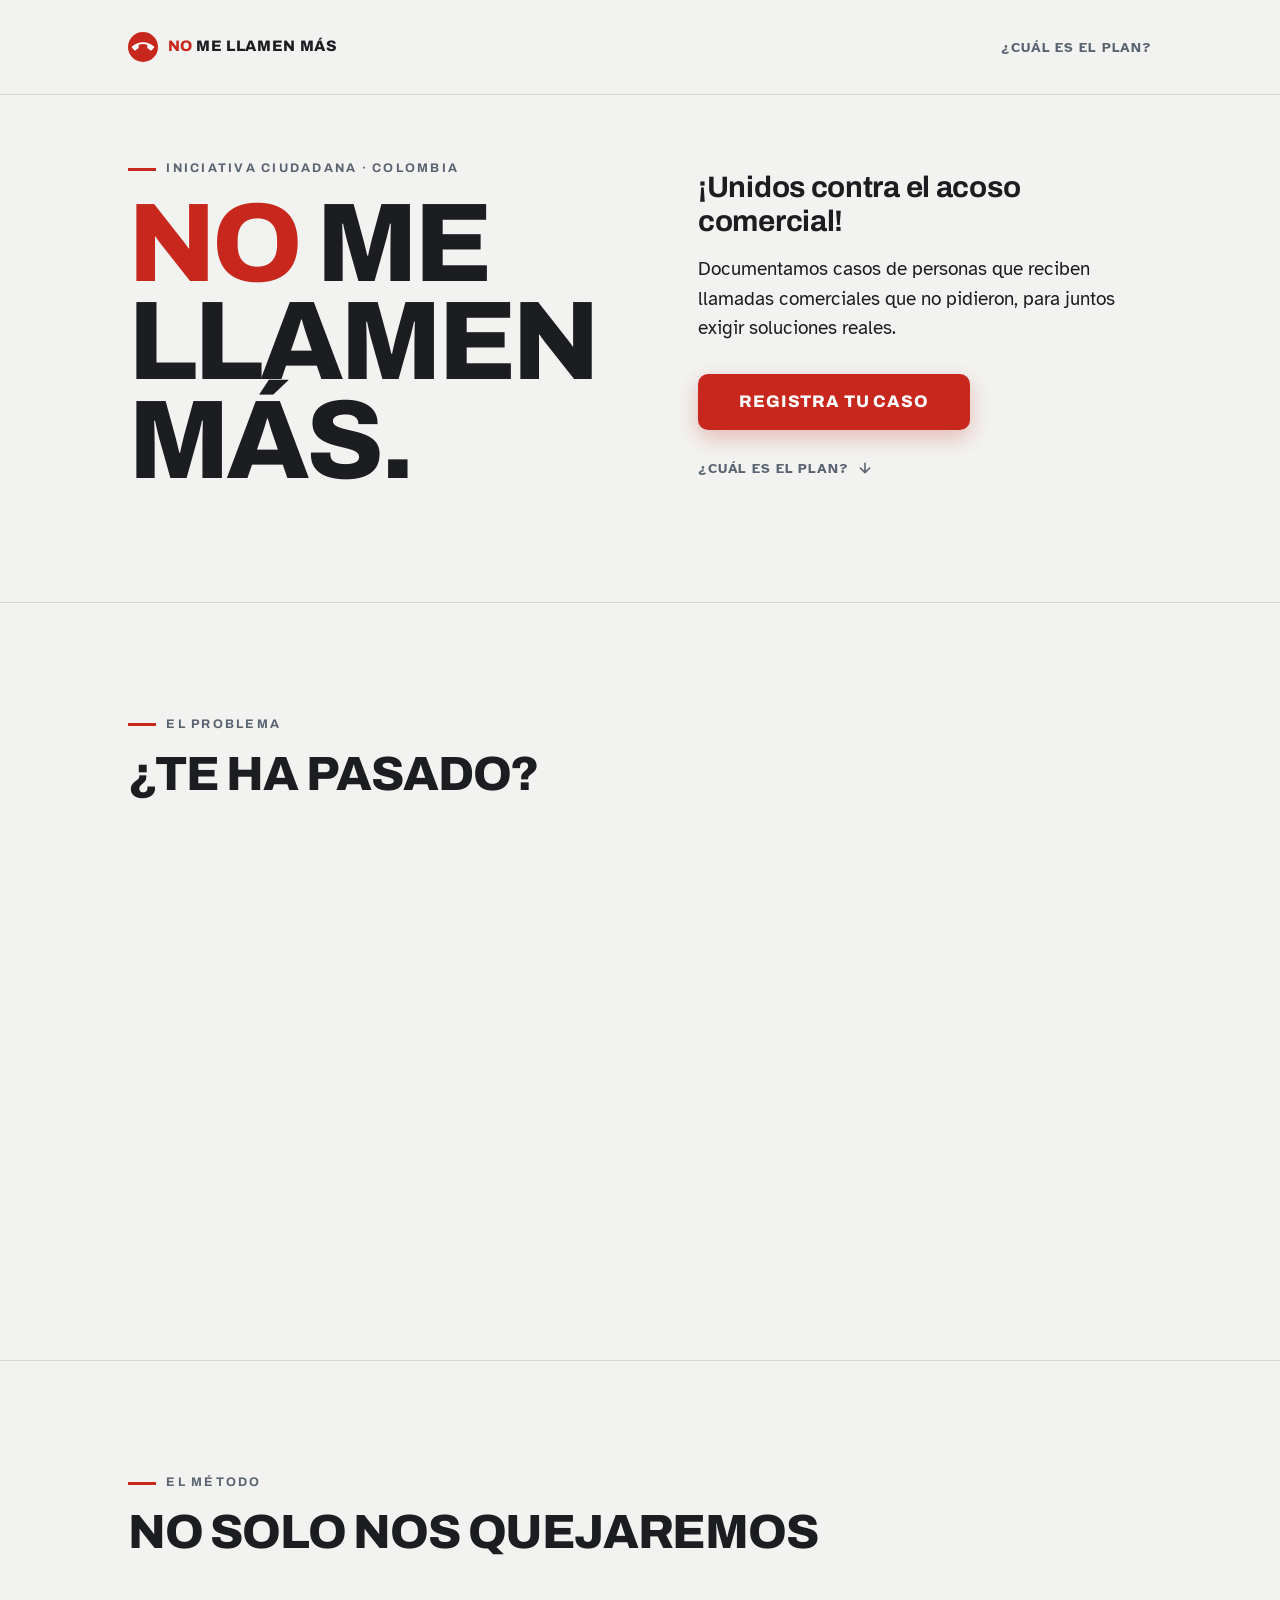
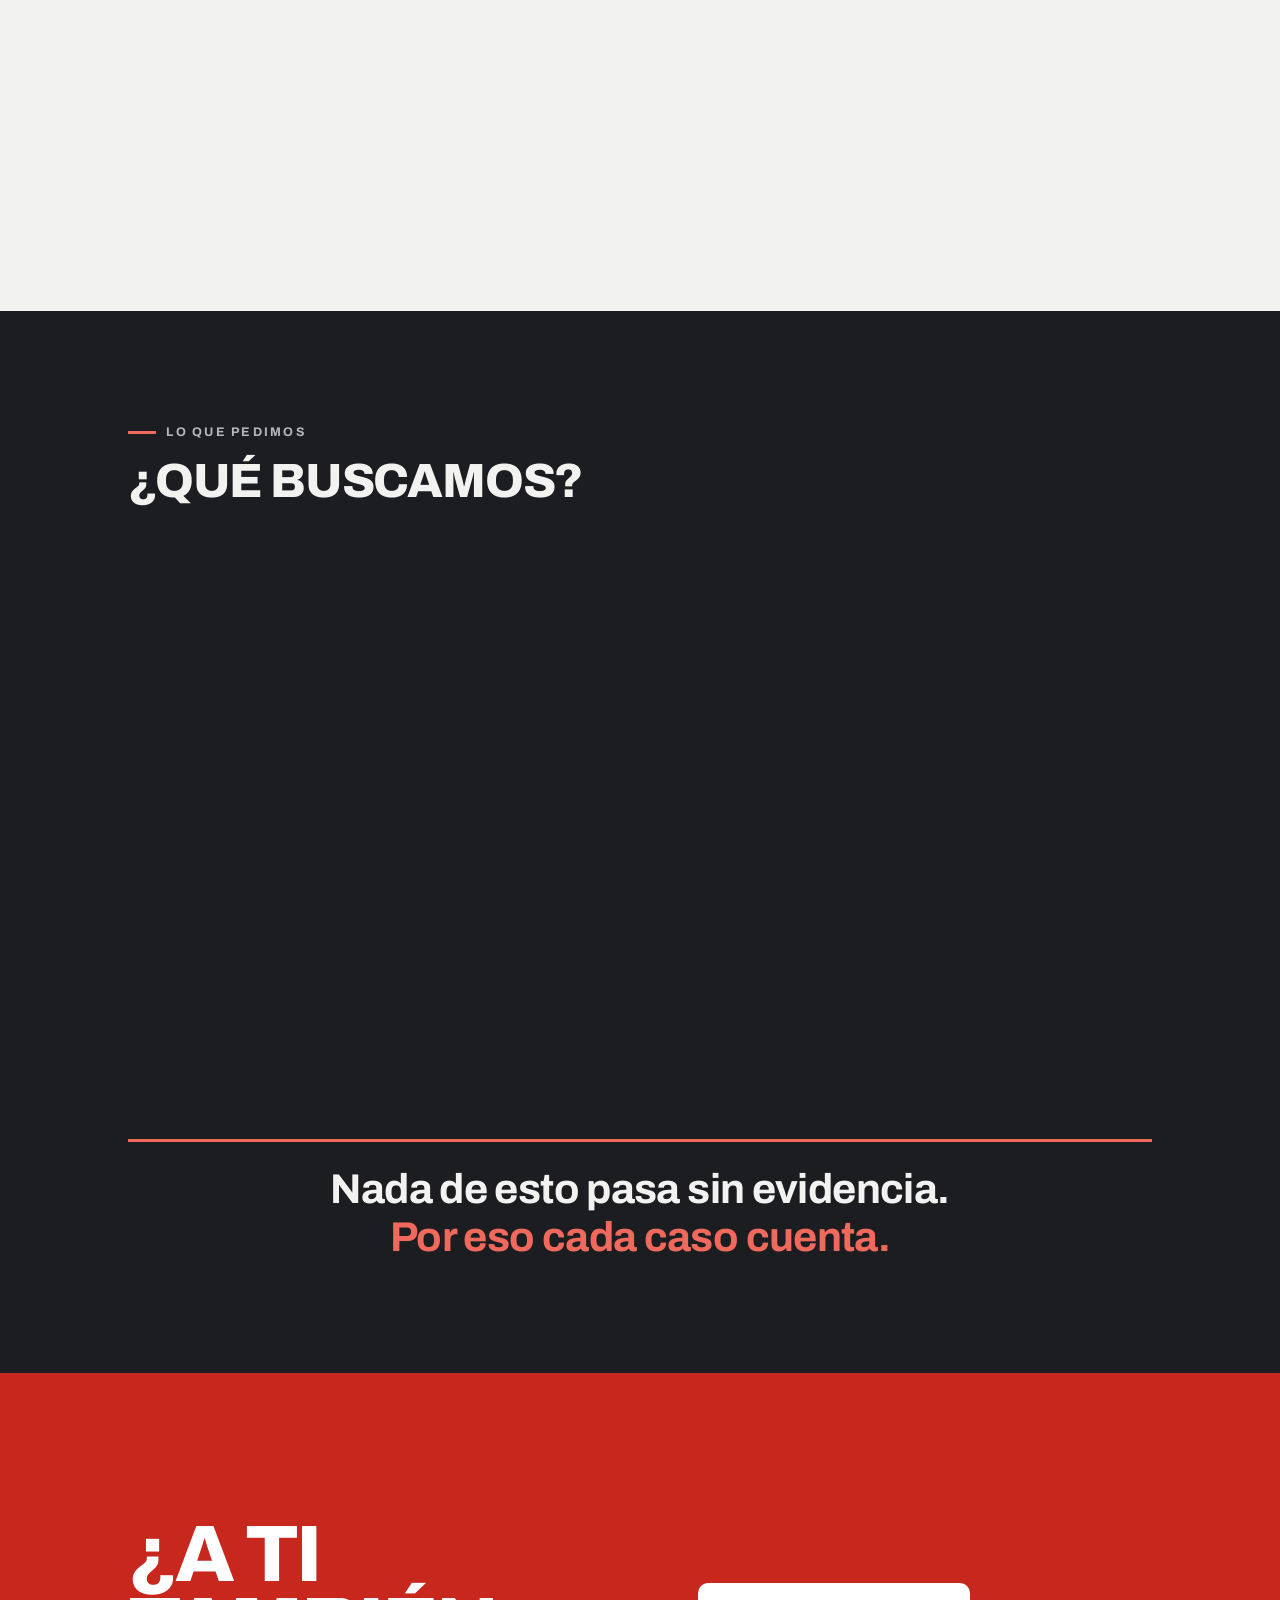
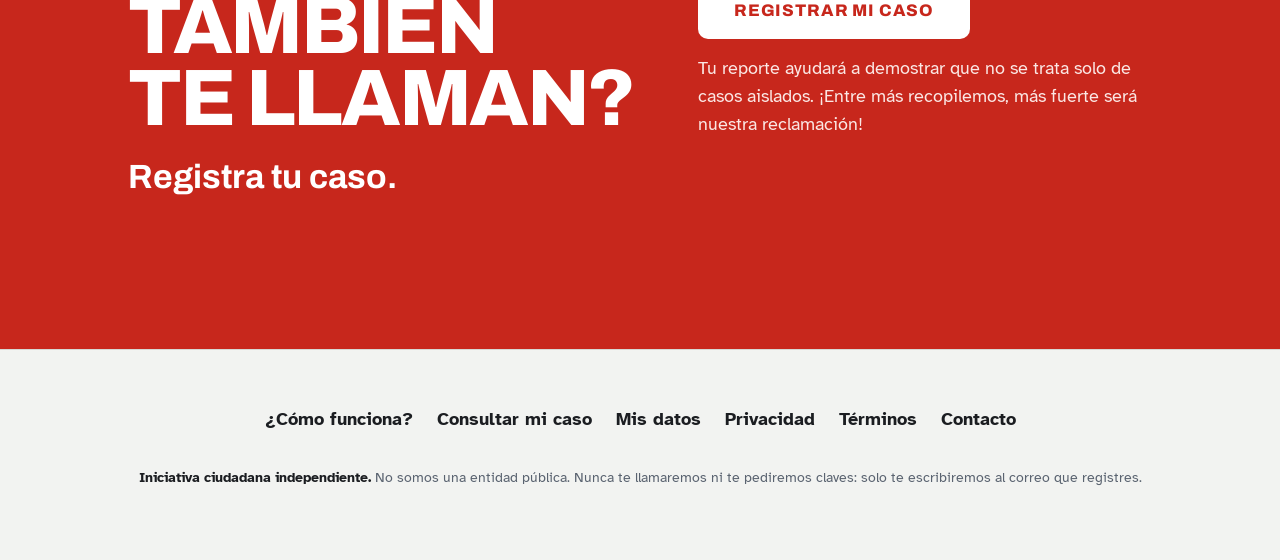
==== index.html @ a38dab71 "pie: sin icono, centrado, sin subrayado y aviso a ancho completo" ====
<!DOCTYPE html>
<html lang="es-CO">
<head>
  <meta charset="utf-8">
  <meta name="viewport" content="width=device-width, initial-scale=1, viewport-fit=cover">
  <title>NO ME LLAMEN MÁS — Unidos contra el acoso comercial</title>
  <meta name="description" content="¿Recibes llamadas comerciales que no autorizaste? Registra tu caso. Estamos documentando lo que pasa en Colombia para exigir que decir «no me llames más» sea suficiente.">
  <link rel="canonical" href="https://nomellamenmas.com/">
  <!-- GitHub Pages no permite cabeceras HTTP: la CSP va por meta. frame-ancestors no aplica aquí. -->
  <meta http-equiv="Content-Security-Policy" content="default-src 'self'; script-src 'self' https://challenges.cloudflare.com; style-src 'self'; font-src 'self'; img-src 'self' data:; connect-src 'self' https://*.supabase.co https://challenges.cloudflare.com; frame-src https://challenges.cloudflare.com; base-uri 'self'; form-action 'self'; object-src 'none'">
  <meta name="theme-color" content="#C7271C">
  <meta name="color-scheme" content="light">

  <!-- Vista previa al compartir (WhatsApp, Facebook, X, LinkedIn) -->
  <meta property="og:type" content="website">
  <meta property="og:site_name" content="NO ME LLAMEN MÁS">
  <meta property="og:title" content="NO ME LLAMEN MÁS — Unidos contra el acoso comercial">
  <meta property="og:description" content="¿A ti también te llaman? Registra tu caso: entre más seamos, más fuerte será la reclamación.">
  <meta property="og:url" content="https://nomellamenmas.com/">
  <meta property="og:image" content="https://nomellamenmas.com/assets/img/og.png">
  <meta property="og:image:width" content="1200">
  <meta property="og:image:height" content="630">
  <meta property="og:image:alt" content="NO ME LLAMEN MÁS. Unidos contra el acoso comercial.">
  <meta property="og:locale" content="es_CO">
  <meta name="twitter:card" content="summary_large_image">
  <meta name="twitter:title" content="NO ME LLAMEN MÁS — Unidos contra el acoso comercial">
  <meta name="twitter:description" content="¿A ti también te llaman? Registra tu caso: entre más seamos, más fuerte será la reclamación.">
  <meta name="twitter:image" content="https://nomellamenmas.com/assets/img/og.png">

  <link rel="icon" href="assets/img/favicon.svg" type="image/svg+xml">
  <link rel="apple-touch-icon" href="assets/img/apple-touch-icon.png">
  <link rel="manifest" href="site.webmanifest">

  <!-- Tipografía autoalojada (subconjunto latino, licencia OFL): ninguna petición a terceros -->
  <link rel="preload" href="assets/fonts/archivo-700-800.woff2" as="font" type="font/woff2" crossorigin>
  <link rel="preload" href="assets/fonts/atkinson-400.woff2" as="font" type="font/woff2" crossorigin>
  <link rel="stylesheet" href="assets/css/fuentes.css?v=e348fbdd">
  <link rel="stylesheet" href="assets/css/tokens.css?v=113a1bf0">
  <link rel="stylesheet" href="assets/css/base.css?v=c7fb725d">
  <link rel="stylesheet" href="assets/css/landing.css?v=70465b1d">
  <link rel="stylesheet" href="assets/css/modal.css?v=51d300e6">
  <link rel="stylesheet" href="assets/css/wizard.css?v=701051cf">

  <script type="application/ld+json">
  {
    "@context": "https://schema.org",
    "@type": "WebSite",
    "name": "NO ME LLAMEN MÁS",
    "alternateName": "Unidos contra el acoso comercial",
    "url": "https://nomellamenmas.com/",
    "inLanguage": "es-CO",
    "description": "Iniciativa ciudadana que documenta casos de llamadas comerciales no deseadas en Colombia."
  }
  </script>

  <script src="assets/js/config.js?v=a1d4caf6" defer></script>
  <script src="assets/js/modal.js?v=b44ad8e0" defer></script>
  <script src="assets/js/api.js?v=8fb0bcd9" defer></script>
  <script src="assets/js/wizard.js?v=08adc7ec" defer></script>
  <script src="assets/js/main.js?v=8c4c6a5c" defer></script>
  <!-- micaso.js no se carga aquí: main.js lo pide la primera vez que alguien
       abre «Mi caso», que es una minoría de las visitas -->

</head>
<body>
  <a class="saltar" href="#contenido">Ir al contenido</a>

  <header class="cabecera">
    <div class="contenedor">
      <a class="marca" href="#" aria-label="NO ME LLAMEN MÁS, inicio">
        <svg class="marca__icono" viewBox="0 0 64 64" aria-hidden="true" focusable="false">
          <circle cx="32" cy="32" r="32" fill="#C7271C"></circle>
          <path fill="#FFFFFF" transform="translate(8 7.6) scale(2)" d="M12 9c-1.6 0-3.15.25-4.6.72v3.1c0 .39-.23.74-.56.9-.98.49-1.87 1.12-2.66 1.85-.18.18-.43.28-.7.28-.28 0-.53-.11-.71-.29L.29 13.08c-.18-.17-.29-.42-.29-.7 0-.28.11-.53.29-.71C3.34 8.78 7.46 7 12 7s8.66 1.78 11.71 4.67c.18.18.29.43.29.71 0 .28-.11.53-.29.71l-2.48 2.48c-.18.18-.43.29-.71.29-.27 0-.52-.11-.7-.28-.79-.74-1.69-1.36-2.67-1.85-.33-.16-.56-.5-.56-.9v-3.1C15.15 9.25 13.6 9 12 9z"></path>
        </svg>
        <span><b>No</b> me llamen más</span>
      </a>
      <a class="cabecera__enlace" href="#que-hacemos">¿Cuál es el plan?</a>
    </div>
  </header>

  <main id="contenido">

    <!-- HERO -->
    <section class="hero" id="hero" aria-labelledby="titulo-hero">
      <div class="contenedor">
        <div>
          <p class="kicker">Iniciativa ciudadana · Colombia</p>
          <h1 class="hero__titulo" id="titulo-hero"><span class="rojo">No</span> me llamen más.</h1>
        </div>
        <div>
          <p class="hero__lema">¡Unidos contra el acoso comercial!</p>
          <p class="hero__texto">Documentamos casos de personas que reciben llamadas comerciales que no pidieron, para juntos exigir soluciones reales.</p>
          <div class="hero__acciones">
            <button type="button" class="boton boton--principal" data-abrir-modal="registro">Registra tu caso</button>
            <a class="hero__secundario" href="#que-hacemos">¿Cuál es el plan?
              <svg viewBox="0 0 24 24" aria-hidden="true" focusable="false"><path d="M12 5v14M5 12l7 7 7-7" fill="none" stroke="currentColor" stroke-width="2.4" stroke-linecap="round" stroke-linejoin="round"></path></svg>
            </a>
          </div>
          <noscript><p class="hero__sin-js">Para registrar tu caso necesitas activar JavaScript en tu navegador.</p></noscript>
        </div>
      </div>
    </section>

    <!-- ¿TE HA PASADO? -->
    <section class="seccion" id="te-ha-pasado" aria-labelledby="titulo-pasado">
      <div class="contenedor">
        <p class="kicker">El problema</p>
        <h2 class="seccion__titulo" id="titulo-pasado">¿Te ha pasado?</h2>
        <div class="frases">
          <p class="frase revelar">Te llaman, no sabes de dónde o por qué tienen tu número.</p>
          <p class="frase revelar">Dices que no quieres más llamadas, pero aun así vuelven a llamar.</p>
          <p class="frase frase--remate revelar">«Si te identificas y sientes que esto te roba tranquilidad, únete y ayúdanos a combatir esta forma de acoso <span class="frase__enfasis">compartiendo tu caso.</span>»</p>
        </div>
      </div>
    </section>

    <!-- NO SOLO NOS QUEJAMOS -->
    <section class="seccion" id="que-hacemos" aria-labelledby="titulo-hacemos">
      <div class="contenedor">
        <p class="kicker">El método</p>
        <h2 class="seccion__titulo" id="titulo-hacemos">No solo nos quejaremos</h2>
        <p class="seccion__intro seccion__intro--grande revelar">Ya sabemos que somos miles las personas cansadas de recibir llamadas indeseadas. Por eso documentaremos lo que está ocurriendo, como evidencia para iniciar procesos legales y lograr soluciones reales.</p>
      </div>
    </section>

    <!-- ¿QUÉ BUSCAMOS?: los tres objetivos de la iniciativa -->
    <section class="seccion seccion--oscura" id="que-buscamos" aria-labelledby="titulo-buscamos">
      <div class="contenedor">
        <p class="kicker">Lo que pedimos</p>
        <h2 class="seccion__titulo" id="titulo-buscamos">¿Qué buscamos?</h2>
        <ol class="objetivos">
          <li class="objetivo revelar">
            <span class="objetivo__numero" aria-hidden="true">01</span>
            <h3 class="objetivo__titulo">Que no te llamen más.</h3>
            <p class="objetivo__texto">Que cuando una empresa te pida el número sea mucho más clara, y tenga que decirte para qué te llamará, cuándo y cuántas veces. Y que si en una de esas llamadas dices «no me llames más», eso sea suficiente: sin papeleos, sin solicitudes a otras líneas ni por escrito. Que esa solicitud se respete y valga como oficial para no volver a ser contactado.</p>
            <p class="objetivo__clave">Que decir «no» baste.</p>
          </li>
          <li class="objetivo revelar">
            <span class="objetivo__numero" aria-hidden="true">02</span>
            <h3 class="objetivo__titulo">Un solo lugar para decidir.</h3>
            <p class="objetivo__texto">Hoy casi ningún colombiano sabe con certeza qué empresas tienen permiso para contactarlo, ni por qué medios: tendría que preguntar una por una y pedir retiros de bases de datos que muchas veces no se atienden. Nuestra meta es lograr un registro público nacional donde cada persona pueda consultar quién le tiene en su base de datos y remover el permiso desde allí mismo.</p>
            <p class="objetivo__clave">Un solo lugar, no cien.</p>
          </li>
          <li class="objetivo revelar">
            <span class="objetivo__numero" aria-hidden="true">03</span>
            <h3 class="objetivo__titulo">Responsabilidad real.</h3>
            <p class="objetivo__texto">Un sistema de sanciones centralizado y más eficiente, que no dependa de procesos complejos. Que si una empresa te contactó sin permiso, o siguió llamando después de que pediste que parara, haya consecuencias: sanciones y, cuando la ley lo permita, una compensación económica para las personas afectadas, a través de las reclamaciones que correspondan.</p>
            <p class="objetivo__clave">Que incumplir cueste.</p>
          </li>
        </ol>
        <p class="objetivos__cierre">Nada de esto pasa sin evidencia. <span class="rojo">Por eso cada caso cuenta.</span></p>
      </div>
    </section>

    <!-- ¿A TI TAMBIÉN TE LLAMAN? -->
    <section class="cierre" id="registra" aria-labelledby="titulo-cierre">
      <div class="contenedor">
        <div>
          <h2 class="cierre__titulo" id="titulo-cierre">¿A ti también te llaman?</h2>
          <p class="cierre__sub">Registra tu caso.</p>
        </div>
        <div>
          <button type="button" class="boton boton--claro" data-abrir-modal="registro">Registrar mi caso</button>
          <p class="cierre__nota">Tu reporte ayudará a demostrar que no se trata solo de casos aislados. ¡Entre más recopilemos, más fuerte será nuestra reclamación!</p>
        </div>
      </div>
    </section>
  </main>

  <footer class="pie" id="pie">
    <div class="contenedor">
      <ul class="pie__enlaces">
        <li><button type="button" data-abrir-modal="como-funciona">¿Cómo funciona?</button></li>
        <li><button type="button" data-abrir-modal="mi-caso">Consultar mi caso</button></li>
        <li><button type="button" data-abrir-modal="mis-datos">Mis datos</button></li>
        <li><button type="button" data-abrir-modal="privacidad">Privacidad</button></li>
        <li><button type="button" data-abrir-modal="terminos">Términos</button></li>
        <li><a href="mailto:contacto@nomellamenmas.com">Contacto</a></li>
      </ul>
      <p class="pie__aviso"><strong>Iniciativa ciudadana independiente.</strong> No somos una entidad pública. Nunca te llamaremos ni te pediremos claves: solo te escribiremos al correo que registres.</p>
    </div>
  </footer>

  <!-- CTA fija en móvil: aparece al dejar atrás el hero -->
  <div class="cta-fija" id="cta-fija" inert>
    <button type="button" class="boton boton--principal" data-abrir-modal="registro">Registra tu caso</button>
  </div>

  <!-- ============================ MODALES DE TEXTO ============================ -->

  <dialog class="modal modal--volver" id="modal-como-funciona" aria-labelledby="titulo-como-funciona">
    <div class="modal__cabecera">
      <div class="modal__encabezado">
        <h2 class="modal__titulo" id="titulo-como-funciona" tabindex="-1">¿Cómo funciona?</h2>
        <p class="modal__subtitulo">Qué pasa con tu caso, paso a paso</p>
      </div>
      <button type="button" class="modal__cerrar" data-cerrar-modal aria-label="Cerrar">
        <svg class="modal__equis" viewBox="0 0 24 24" aria-hidden="true" focusable="false"><path d="M6 6l12 12M18 6L6 18" fill="none" stroke="currentColor" stroke-width="2.4" stroke-linecap="round"></path></svg>
        <svg class="modal__volver" viewBox="0 0 24 24" aria-hidden="true" focusable="false"><path d="M15 5l-7 7 7 7" fill="none" stroke="currentColor" stroke-width="2.4" stroke-linecap="round" stroke-linejoin="round"></path></svg>
      </button>
    </div>
    <div class="modal__cuerpo">
      <div class="texto">
        <ol>
          <li><strong>Registras tu caso.</strong> Respondes cuatro preguntas cortas sobre las llamadas y nos dejas un correo. Toma unos dos minutos y nada de lo que escribes se publica.</li>
          <li><strong>Lo revisamos y documentamos.</strong> Cada caso se guarda con fecha y se suma a los demás. Si la iniciativa avanza hacia acciones legales, te escribiremos para preguntarte si quieres participar y aportar detalles y evidencia.</li>
          <li><strong>Buscamos patrones.</strong> Cruzamos los casos: quién llama, con qué frecuencia y en qué horarios, si hubo autorización, si pediste que pararan y si siguieron llamando.</li>
          <li><strong>Con evidencia suficiente, actuamos.</strong> Los casos se analizan jurídicamente para definir las acciones legales y regulatorias que correspondan. No prometemos un resultado: prometemos documentar en serio.</li>
        </ol>

        <h3>Lo que la ley ya dice</h3>
        <p>Desde la Ley 2300 de 2023, las empresas que te contactan para venderte o cobrarte tienen límites claros:</p>
        <ul>
          <li>Solo pueden contactarte <strong>de lunes a viernes entre las 7 de la mañana y las 7 de la noche</strong>, y <strong>los sábados entre las 8 de la mañana y las 3 de la tarde</strong>.</li>
          <li><strong>Nunca los domingos ni los festivos.</strong></li>
          <li><strong>Una sola vez al día</strong>, y no por más de un canal en la misma semana.</li>
          <li>Solo por los <strong>canales que tú autorizaste expresamente</strong>.</li>
        </ul>
        <p>Si te llaman fuera de esos horarios, varias veces al día o por canales que nunca autorizaste, eso es justo lo que estamos documentando.</p>

        <h3>Lo que puedes hacer hoy, además de registrar tu caso</h3>
        <ul>
          <li><strong>Pídele por escrito a la empresa</strong> que no te contacte más y que elimine tu número de sus bases. Tu número es un dato personal y puedes revocar la autorización que hayas dado. Guarda la respuesta: es evidencia.</li>
          <li><strong>Inscribe tu número en el Registro de Números Excluidos</strong> de la Superintendencia de Industria y Comercio, para que no te contacten con fines comerciales.</li>
          <li><strong>Si siguen llamando, presenta una queja ante la Superintendencia de Industria y Comercio</strong> y guarda el número de radicado.</li>
        </ul>

        <h3>Qué no es esto</h3>
        <p>Registrar tu caso no es una asesoría legal individual ni una denuncia formal. Es la forma de sumar tu experiencia a una documentación colectiva. Cuando haya novedades, te avisaremos al correo que registres.</p>
        <p class="destacado">Los casos son reportes ciudadanos. Si una empresa incumplió la ley, eso lo establece una autoridad, no nosotros.</p>
      </div>
    </div>
  </dialog>

  <dialog class="modal modal--volver" id="modal-mis-datos" aria-labelledby="titulo-mis-datos">
    <div class="modal__cabecera">
      <div class="modal__encabezado">
        <h2 class="modal__titulo" id="titulo-mis-datos" tabindex="-1">Mis datos</h2>
        <p class="modal__subtitulo">¿Qué pasa con lo que cuento?</p>
      </div>
      <button type="button" class="modal__cerrar" data-cerrar-modal aria-label="Cerrar">
        <svg class="modal__equis" viewBox="0 0 24 24" aria-hidden="true" focusable="false"><path d="M6 6l12 12M18 6L6 18" fill="none" stroke="currentColor" stroke-width="2.4" stroke-linecap="round"></path></svg>
        <svg class="modal__volver" viewBox="0 0 24 24" aria-hidden="true" focusable="false"><path d="M15 5l-7 7 7 7" fill="none" stroke="currentColor" stroke-width="2.4" stroke-linecap="round" stroke-linejoin="round"></path></svg>
      </button>
    </div>
    <div class="modal__cuerpo">
      <div class="texto">
        <h3>Qué guardamos</h3>
        <p>Lo que respondes sobre las llamadas, tu correo y, si los das, tu nombre o seudónimo, tu teléfono y tu departamento. No pedimos documento de identidad, grabaciones ni pruebas: si el proceso avanza, te preguntaremos antes si quieres aportarlas.</p>

        <h3>Para qué</h3>
        <p>Para documentar tu caso, avisarte de novedades y permitirte actualizarlo, identificar patrones entre casos y, si hay evidencia suficiente, evaluar acciones legales o regulatorias. Para nada más.</p>

        <h3>Quién lo ve</h3>
        <p>Solo el equipo de la iniciativa y, cuando llegue el momento, el equipo jurídico que analice los casos. Tus datos de contacto se guardan separados de los datos del caso. <strong>Nunca publicamos nada que te identifique:</strong> ni tu nombre, ni tu número, ni tu correo, ni tu relato.</p>

        <h3>Cuánto tiempo</h3>
        <p>Mientras dure la iniciativa y tu caso sea necesario para estos fines. Puedes pedir que lo corrijamos o lo borremos cuando quieras.</p>

        <h3>Dónde están los servidores</h3>
        <p>En un proveedor tecnológico con servidores fuera de Colombia, con cifrado y controles de acceso. Lo declaramos en la <button type="button" class="enlace" data-abrir-modal="privacidad">política de privacidad</button>.</p>

        <h3>Tus derechos</h3>
        <p>Conocer, actualizar, corregir, pedir prueba de la autorización, revocarla y pedir que borremos tus datos.</p>
        <p>Puedes hacerlo tú mismo en <button type="button" class="enlace" data-abrir-modal="mi-caso">Mi caso</button>, con tu código y tu correo, o escribirnos a contacto@nomellamenmas.com.</p>

        <p class="destacado">Nunca te llamaremos ni te pediremos claves. Solo te escribiremos al correo que registres. Si alguien te llama en nombre de NO ME LLAMEN MÁS pidiendo datos o dinero, no somos nosotros.</p>
      </div>
    </div>
  </dialog>

  <dialog class="modal modal--volver" id="modal-privacidad" aria-labelledby="titulo-privacidad">
    <div class="modal__cabecera">
      <div class="modal__encabezado">
        <h2 class="modal__titulo" id="titulo-privacidad" tabindex="-1">Privacidad</h2>
        <p class="modal__subtitulo">Política de tratamiento de datos personales</p>
      </div>
      <button type="button" class="modal__cerrar" data-cerrar-modal aria-label="Cerrar">
        <svg class="modal__equis" viewBox="0 0 24 24" aria-hidden="true" focusable="false"><path d="M6 6l12 12M18 6L6 18" fill="none" stroke="currentColor" stroke-width="2.4" stroke-linecap="round"></path></svg>
        <svg class="modal__volver" viewBox="0 0 24 24" aria-hidden="true" focusable="false"><path d="M15 5l-7 7 7 7" fill="none" stroke="currentColor" stroke-width="2.4" stroke-linecap="round" stroke-linejoin="round"></path></svg>
      </button>
    </div>
    <div class="modal__cuerpo">
      <div class="texto">
        <!-- Política de tratamiento. Cubre los seis numerales del art. 13 del Decreto 1377
             de 2013 y los plazos de los arts. 14 y 15 de la Ley 1581 de 2012. -->
        <h3>1. Quién responde por tus datos</h3>
        <p><strong>Harold Vélez Solano</strong>, director de la iniciativa ciudadana NO ME LLAMEN MÁS, identificado con cédula de ciudadanía número 10.031.785, con domicilio en Pereira, Risaralda, Colombia.</p>
        <ul>
          <li>Dirección: La Rivera, casa 4, Pereira, Risaralda.</li>
          <li>Correo electrónico: contacto@nomellamenmas.com</li>
          <li>Teléfono: +57 300 737 8466</li>
        </ul>
        <p>La persona encargada de atender peticiones, consultas y reclamos sobre datos personales es el propio director de la iniciativa, a través del correo indicado.</p>

        <h3>2. Qué normas aplican</h3>
        <p>La Ley 1581 de 2012, el Decreto 1377 de 2013 (compilado en el Decreto 1074 de 2015) y las normas que los modifiquen o complementen. Tu número de teléfono, tu correo y tu nombre son datos personales: tienes derechos sobre cómo se usan.</p>

        <h3>3. Qué datos tratamos</h3>
        <ul>
          <li>Lo que respondes sobre las llamadas: canal, frecuencia, horarios, empresa o sector, si habías autorizado el contacto, si pediste que pararan y si continuaron, y lo que quieras contarnos en texto libre.</li>
          <li>Tu correo electrónico, obligatorio para avisarte y permitirte actualizar tu caso.</li>
          <li>Si los das: tu nombre o seudónimo, tu teléfono y tu ciudad.</li>
          <li>Datos técnicos mínimos para evitar abusos: una huella de tu conexión que no permite identificarte y que borramos a los 90 días.</li>
        </ul>
        <p>No pedimos documento de identidad, ni datos sensibles, ni datos de menores de edad.</p>

        <h3>4. Para qué los usamos</h3>
        <ol>
          <li>Documentar tu caso y conservarlo con fecha.</li>
          <li>Avisarte de novedades sobre tu caso y sobre la iniciativa, y permitirte actualizarlo o retirarlo.</li>
          <li>Analizar los casos en conjunto para identificar patrones.</li>
          <li>Si reunimos evidencia suficiente, evaluar y sustentar las acciones legales o regulatorias que correspondan, incluida su presentación ante autoridades.</li>
          <li>Elaborar estadísticas agregadas que nunca te identifican.</li>
        </ol>
        <p>No vendemos ni cedemos tus datos con fines comerciales, ni los usamos para nada distinto de lo anterior.</p>

        <h3>5. Cómo nos autorizas</h3>
        <p>Al marcar la casilla de autorización en el formulario, antes de enviar tu caso. Guardamos la fecha, la versión de este texto y una huella técnica como prueba de esa autorización, tal como exige el artículo 8 del Decreto 1377 de 2013. Puedes revocarla cuando quieras.</p>
        <p>Si cambiamos de forma sustancial quién es el responsable o para qué usamos los datos, te lo comunicaremos antes de aplicar el cambio.</p>

        <h3>6. Quién puede verlos</h3>
        <p>El equipo de la iniciativa y, cuando llegue el momento, el equipo jurídico que analice los casos, siempre con deber de confidencialidad. Tus datos de contacto se guardan separados de los datos del caso, con acceso restringido. <strong>Nunca publicamos nada que te identifique.</strong></p>

        <h3>7. Dónde se guardan</h3>
        <p>En la infraestructura de nuestro proveedor tecnológico, con servidores en Estados Unidos, con cifrado en tránsito y controles de acceso. Estados Unidos figura entre los países con un nivel adecuado de protección de datos personales según la Circular Externa 005 de 2017 de la Superintendencia de Industria y Comercio. Al autorizar el tratamiento aceptas esta transferencia internacional.</p>

        <h3>8. Cuánto tiempo</h3>
        <p>Los datos de tu caso se conservan mientras la iniciativa esté activa y sean necesarios para las finalidades descritas. Los datos técnicos de conexión se borran a los 90 días.</p>
        <p>La base de datos estará vigente mientras dure la iniciativa. Si se cierra, los datos se suprimen o se anonimizan, salvo que exista un deber legal de conservarlos, por ejemplo por una actuación judicial o administrativa en curso.</p>

        <h3>9. Tus derechos</h3>
        <ul>
          <li>Conocer, actualizar y rectificar tus datos.</li>
          <li>Solicitar prueba de la autorización que nos diste.</li>
          <li>Ser informado sobre el uso que les hemos dado.</li>
          <li>Revocar la autorización y solicitar la supresión de tus datos.</li>
          <li>Presentar quejas ante la Superintendencia de Industria y Comercio.</li>
          <li>Acceder gratuitamente a tus datos.</li>
        </ul>

        <h3>10. Cómo ejercerlos, paso a paso</h3>
        <p>Lo más rápido es hacerlo tú mismo en <button type="button" class="enlace" data-abrir-modal="mi-caso">Mi caso</button>: con tu código y tu correo puedes ver todo lo que guardamos, corregir tus datos o eliminar tu caso al instante. También puedes escribirnos:</p>
        <ol>
          <li>Escribe a <strong>contacto@nomellamenmas.com</strong> desde el correo con el que registraste tu caso.</li>
          <li>Indica tu código de caso, tu nombre y qué quieres: conocer, actualizar, corregir, suprimir o revocar.</li>
          <li>Si es una <strong>consulta</strong>, respondemos en un máximo de <strong>10 días hábiles</strong>. Si no alcanzamos, te explicamos por qué y damos una nueva fecha, que no pasará de 5 días hábiles más.</li>
          <li>Si es un <strong>reclamo</strong>, lo resolvemos en un máximo de <strong>15 días hábiles</strong> contados desde el día siguiente al que lo recibimos. Si no alcanzamos, te explicamos por qué y damos una nueva fecha, que no pasará de 8 días hábiles más.</li>
          <li>Si al reclamo le falta información, te la pedimos dentro de los 5 días siguientes. Si pasan dos meses sin que respondas, entendemos que desististe.</li>
          <li>Mientras el reclamo esté en trámite, tu caso queda marcado como «reclamo en trámite».</li>
        </ol>
        <p>Antes de acudir a la Superintendencia de Industria y Comercio debes haber agotado este trámite con nosotros, como exige el artículo 16 de la Ley 1581 de 2012.</p>

        <h3>11. Menores de edad</h3>
        <p>El formulario es solo para mayores de edad y así lo declaras al registrarte. No tratamos datos de niños, niñas ni adolescentes.</p>

        <h3>12. Seguridad</h3>
        <p>Cifrado en tránsito, acceso restringido y registrado, separación de los datos de contacto respecto de los del caso, verificación antirrobots y límites contra el abuso. Conservamos registro de los accesos y de las solicitudes que recibimos.</p>

        <h3>13. Vigencia y cambios</h3>
        <p>Esta política es la versión <strong>2026-09</strong> y rige desde el 8 de septiembre de 2026. Si la cambiamos, publicaremos aquí la nueva versión con su fecha y, si el cambio es sustancial, te lo comunicaremos.</p>
      </div>
    </div>
  </dialog>

  <dialog class="modal modal--volver" id="modal-terminos" aria-labelledby="titulo-terminos">
    <div class="modal__cabecera">
      <div class="modal__encabezado">
        <h2 class="modal__titulo" id="titulo-terminos" tabindex="-1">Términos</h2>
        <p class="modal__subtitulo">Condiciones de uso de la iniciativa</p>
      </div>
      <button type="button" class="modal__cerrar" data-cerrar-modal aria-label="Cerrar">
        <svg class="modal__equis" viewBox="0 0 24 24" aria-hidden="true" focusable="false"><path d="M6 6l12 12M18 6L6 18" fill="none" stroke="currentColor" stroke-width="2.4" stroke-linecap="round"></path></svg>
        <svg class="modal__volver" viewBox="0 0 24 24" aria-hidden="true" focusable="false"><path d="M15 5l-7 7 7 7" fill="none" stroke="currentColor" stroke-width="2.4" stroke-linecap="round" stroke-linejoin="round"></path></svg>
      </button>
    </div>
    <div class="modal__cuerpo">
      <div class="texto">
        <h3>Qué es NO ME LLAMEN MÁS</h3>
        <p>Una iniciativa ciudadana independiente, dirigida por <strong>Harold Vélez Solano</strong> (cédula de ciudadanía 10.031.785, Pereira, Risaralda), que reúne y documenta casos de llamadas y mensajes comerciales no deseados en Colombia. No es una entidad pública ni una firma de abogados, y registrar un caso no crea una relación de representación legal.</p>

        <h3>Qué haces al registrar un caso</h3>
        <ul>
          <li>Declaras que la información es cierta y se refiere a tu propia experiencia.</li>
          <li>Autorizas que la usemos para documentar, analizar en conjunto y, si hay evidencia suficiente, sustentar acciones legales o regulatorias, según la <button type="button" class="enlace" data-abrir-modal="privacidad">política de privacidad</button>.</li>
          <li>Te comprometes a no registrar información falsa ni datos personales de otras personas distintos de la empresa o el número que te contacta.</li>
        </ul>

        <h3>Qué no garantizamos</h3>
        <p>Ningún resultado, plazo, acción concreta ni compensación. Que reunamos casos no significa que exista una demanda ni que vaya a existir. Si hay evidencia suficiente, los casos se analizarán jurídicamente para definir qué acciones proceden, y te lo contaremos.</p>

        <h3>Reportes ciudadanos, no sentencias</h3>
        <p>Los casos que recibimos son reportes de personas. No afirmamos que una empresa haya incumplido la ley: eso solo lo puede establecer una autoridad. Por eso hablamos de casos reportados, casos documentados y posibles incumplimientos.</p>

        <h3>Tu caso, tus decisiones</h3>
        <p>Puedes actualizar o retirar tu caso cuando quieras escribiendo a contacto@nomellamenmas.com con tu código.</p>

        <h3>Contenidos y marca</h3>
        <p>Los textos y la identidad de la iniciativa pueden compartirse libremente citando la fuente. No pueden usarse para hacerse pasar por la iniciativa.</p>

        <h3>Ley aplicable</h3>
        <p>Estos términos se rigen por las leyes de la República de Colombia.</p>

        <h3>Contacto</h3>
        <p>contacto@nomellamenmas.com. Versión <strong>2026-09</strong>, vigente desde el 8 de septiembre de 2026.</p>
      </div>
    </div>
  </dialog>


  <!-- ============================== MI CASO ============================== -->

  <dialog class="modal modal--volver" id="modal-mi-caso" aria-labelledby="titulo-mi-caso" data-mensaje-cierre="¿Cerrar? Los cambios que no hayas guardado se pierden.">
    <div class="modal__cabecera">
      <div class="modal__encabezado">
        <h2 class="modal__titulo" id="titulo-mi-caso" tabindex="-1">Mi caso</h2>
        <p class="modal__subtitulo" id="mc-subtitulo">Consúltalo, actualízalo o elimínalo</p>
      </div>
      <button type="button" class="modal__cerrar" data-cerrar-modal aria-label="Cerrar">
        <svg class="modal__equis" viewBox="0 0 24 24" aria-hidden="true" focusable="false"><path d="M6 6l12 12M18 6L6 18" fill="none" stroke="currentColor" stroke-width="2.4" stroke-linecap="round"></path></svg>
        <svg class="modal__volver" viewBox="0 0 24 24" aria-hidden="true" focusable="false"><path d="M15 5l-7 7 7 7" fill="none" stroke="currentColor" stroke-width="2.4" stroke-linecap="round" stroke-linejoin="round"></path></svg>
      </button>
    </div>

    <div class="modal__cuerpo">
      <p class="visualmente-oculto" id="mc-vivo" aria-live="polite"></p>

      <!-- Abriendo desde el enlace del correo -->
      <p class="aviso aviso--info" id="mc-cargando" hidden>Abriendo tu caso…</p>

      <!-- Identificarse -->
      <section id="mc-entrar">
        <p class="paso__ayuda">Escribe el código que te dimos al registrar tu caso y el correo con el que te registraste.</p>

        <div class="campo" data-campo="mc-codigo">
          <label class="campo__etiqueta" for="mc-codigo">Código del caso</label>
          <input class="entrada" id="mc-codigo" name="mc-codigo" type="text" maxlength="12" autocomplete="off" spellcheck="false" placeholder="NMM-XXXXXX">
          <p class="error" id="err-mc-codigo"></p>
        </div>

        <div class="campo" data-campo="mc-correo">
          <label class="campo__etiqueta" for="mc-correo">Correo con el que te registraste</label>
          <input class="entrada" id="mc-correo" name="mc-correo" type="email" inputmode="email" autocomplete="email" maxlength="120">
          <p class="error" id="err-mc-correo"></p>
        </div>

        <p class="aviso aviso--info">¿Perdiste el código? Escríbenos a <a href="mailto:contacto@nomellamenmas.com">contacto@nomellamenmas.com</a> desde ese mismo correo y te ayudamos.</p>
      </section>

      <!-- Resumen del caso -->
      <section id="mc-resumen" hidden>
        <dl class="resumen" id="mc-datos"></dl>

        <h4 class="fin-sub">Tus datos de contacto</h4>
        <p class="paso__ayuda">Puedes corregirlos cuando quieras. El correo no se cambia aquí: escríbenos si necesitas cambiarlo.</p>

        <div class="campo" data-campo="mc-nombre">
          <label class="campo__etiqueta" for="mc-nombre">Nombre o seudónimo <span class="campo__opcional">(opcional)</span></label>
          <input class="entrada" id="mc-nombre" type="text" maxlength="80" autocomplete="name">
          <p class="error" id="err-mc-nombre"></p>
        </div>

        <div class="campo" data-campo="mc-telefono">
          <label class="campo__etiqueta" for="mc-telefono">Teléfono al que te llaman <span class="campo__opcional">(opcional)</span></label>
          <input class="entrada" id="mc-telefono" type="tel" inputmode="tel" maxlength="20" autocomplete="tel" placeholder="310 123 4567">
          <p class="error" id="err-mc-telefono"></p>
        </div>

        <div class="campo" data-campo="mc-ubicacion">
          <label class="campo__etiqueta" for="mc-ubicacion">Ciudad <span class="campo__opcional">(opcional)</span></label>
          <input class="entrada" id="mc-ubicacion" type="text" maxlength="90" list="ciudades" autocomplete="address-level2" placeholder="Por ejemplo: Medellín, Antioquia">
          <p class="error" id="err-mc-ubicacion"></p>
        </div>

        <div class="campo" data-campo="mc-relato">
          <label class="campo__etiqueta" for="mc-relato">Lo que nos contaste <span class="campo__opcional">(opcional)</span></label>
          <textarea class="entrada entrada--area" id="mc-relato" maxlength="500" rows="4" data-contador="mc-contador"></textarea>
          <p class="contador" id="mc-contador" aria-hidden="true">0/500</p>
          <p class="error" id="err-mc-relato"></p>
        </div>

        <label class="casilla-legal">
          <input type="checkbox" id="mc-novedades">
          <span>Quiero recibir novedades de la campaña por correo.</span>
        </label>

        <h4 class="fin-sub">Eliminar mi caso</h4>
        <p class="paso__ayuda">Borra tu reporte y todos tus datos personales. No se puede deshacer y tu caso deja de contar para la campaña.</p>
        <div class="intro-acciones">
          <button type="button" class="boton boton--secundario" id="mc-pedir-borrar">Quiero eliminar mi caso</button>
        </div>

        <div class="aviso aviso--error" id="mc-confirmar-borrar" hidden>
          <p><strong>¿Seguro?</strong> Se borrarán tu reporte, tu correo y tu teléfono. Guardaremos solo la constancia de que atendimos tu solicitud, sin datos que te identifiquen.</p>
          <div class="intro-acciones">
            <button type="button" class="boton boton--principal" id="mc-borrar">Sí, eliminar definitivamente</button>
            <button type="button" class="boton boton--secundario" id="mc-cancelar-borrar">Mejor no</button>
          </div>
        </div>
      </section>

      <!-- Confirmación de borrado -->
      <section id="mc-borrado" hidden>
        <h3 class="paso__pregunta" tabindex="-1" id="mc-borrado-titulo">Tu caso fue eliminado.</h3>
        <p class="paso__ayuda">Borramos tu reporte y tus datos de contacto. Si vuelves a recibir llamadas y quieres contarlo, puedes registrar un caso nuevo cuando quieras.</p>
      </section>

      <p class="aviso aviso--error" id="mc-error" role="alert" hidden></p>
      <p class="aviso aviso--exito" id="mc-exito" role="status" hidden></p>
    </div>

    <div class="modal__pie wizard__pie wizard__pie--uno" id="mc-pie">
      <button type="button" class="boton boton--principal" id="mc-accion">Consultar mi caso</button>
    </div>
  </dialog>

  <!-- ============================ REGISTRO DE CASO ============================ -->

  <dialog class="modal modal--ancho" id="modal-registro" aria-labelledby="titulo-registro" data-mensaje-cierre="¿Cerrar el registro? Tus respuestas se guardan en este navegador hasta que cierres la pestaña.">
    <form id="formulario-caso" class="wizard" novalidate>
      <div class="modal__cabecera">
        <div class="modal__encabezado">
          <h2 class="modal__titulo" id="titulo-registro" tabindex="-1">Registra tu caso</h2>
          <p class="wizard__meta" id="wizard-meta" hidden>Paso 1 de 5</p>
          <div class="wizard__progreso" id="wizard-progreso" hidden aria-hidden="true"></div>
        </div>
        <button type="button" class="modal__cerrar" data-cerrar-modal aria-label="Cerrar el registro">
          <svg class="modal__equis" viewBox="0 0 24 24" aria-hidden="true" focusable="false"><path d="M6 6l12 12M18 6L6 18" fill="none" stroke="currentColor" stroke-width="2.4" stroke-linecap="round"></path></svg>
        </button>
      </div>

      <div class="modal__cuerpo" id="wizard-cuerpo">
        <p class="visualmente-oculto" id="wizard-vivo" aria-live="polite"></p>
        <!-- Campo trampa contra robots: las personas no lo ven ni lo llenan -->
        <input class="trampa" type="text" name="sitio_web" tabindex="-1" autocomplete="off" aria-hidden="true">

        <!-- INTRO -->
        <section class="paso" data-paso="intro" aria-labelledby="p0-titulo">
          <h3 class="paso__pregunta" id="p0-titulo" tabindex="-1">Antes de empezar</h3>
          <div id="intro-nuevo">
            <ul class="intro-lista">
              <li><svg viewBox="0 0 24 24" aria-hidden="true" focusable="false"><path d="M5 12.5l4.5 4.5L19 7.5" fill="none" stroke="currentColor" stroke-width="2.6" stroke-linecap="round" stroke-linejoin="round"></path></svg><span>Toma unos <strong>2 minutos</strong>.</span></li>
              <li><svg viewBox="0 0 24 24" aria-hidden="true" focusable="false"><path d="M5 12.5l4.5 4.5L19 7.5" fill="none" stroke="currentColor" stroke-width="2.6" stroke-linecap="round" stroke-linejoin="round"></path></svg><span>Te haremos <strong>4 preguntas cortas</strong> sobre las llamadas. Solo marcas opciones.</span></li>
              <li><svg viewBox="0 0 24 24" aria-hidden="true" focusable="false"><path d="M5 12.5l4.5 4.5L19 7.5" fill="none" stroke="currentColor" stroke-width="2.6" stroke-linecap="round" stroke-linejoin="round"></path></svg><span>Al final te pediremos un <strong>correo</strong> para poder avisarte y, si quieres, nos cuentas algo más.</span></li>
              <li><svg viewBox="0 0 24 24" aria-hidden="true" focusable="false"><path d="M5 12.5l4.5 4.5L19 7.5" fill="none" stroke="currentColor" stroke-width="2.6" stroke-linecap="round" stroke-linejoin="round"></path></svg><span><strong>Nada de lo que escribas se publica.</strong> <button type="button" class="enlace" data-abrir-modal="mis-datos">Qué pasa con mis datos</button></span></li>
            </ul>
            <div class="intro-acciones">
              <button type="button" class="boton boton--principal" id="btn-empezar">Empezar</button>
            </div>
          </div>
          <div class="intro-borrador" id="intro-borrador" hidden>
            <p>Encontramos un registro que dejaste a medias en este navegador.</p>
            <div class="intro-acciones">
              <button type="button" class="boton boton--principal" id="btn-continuar-borrador">Continuar donde iba</button>
              <button type="button" class="boton boton--secundario" id="btn-nuevo">Empezar de nuevo</button>
            </div>
          </div>
        </section>

        <!-- PASO 1 -->
        <section class="paso" data-paso="1" aria-labelledby="p1-titulo" hidden>
          <h3 class="paso__pregunta" id="p1-titulo" tabindex="-1">¿Qué ocurrió?</h3>
          <p class="paso__ayuda">Cuéntanos cómo y cuánto te contactan.</p>

          <fieldset class="campo" data-campo="canal">
            <legend>¿Cómo te contactan? <span class="campo__opcional">(puedes marcar varias)</span></legend>
            <div class="opciones opciones--2">
              <label class="opcion opcion--casilla"><input type="checkbox" name="canal" value="llamada"><span class="opcion__marca" aria-hidden="true"></span><span>Llamadas telefónicas</span></label>
              <label class="opcion opcion--casilla"><input type="checkbox" name="canal" value="sms"><span class="opcion__marca" aria-hidden="true"></span><span>Mensajes de texto (SMS)</span></label>
              <label class="opcion opcion--casilla"><input type="checkbox" name="canal" value="whatsapp"><span class="opcion__marca" aria-hidden="true"></span><span>Mensajes por WhatsApp</span></label>
            </div>
            <p class="error" id="err-canal"></p>
          </fieldset>

          <fieldset class="campo" data-campo="frecuencia">
            <legend>¿Con qué frecuencia?</legend>
            <div class="opciones opciones--2">
              <label class="opcion"><input type="radio" name="frecuencia" value="una_vez"><span class="opcion__marca" aria-hidden="true"></span><span>Una vez</span></label>
              <label class="opcion"><input type="radio" name="frecuencia" value="varias"><span class="opcion__marca" aria-hidden="true"></span><span>Varias veces</span></label>
              <label class="opcion"><input type="radio" name="frecuencia" value="casi_diario"><span class="opcion__marca" aria-hidden="true"></span><span>Casi a diario</span></label>
            </div>
            <p class="error" id="err-frecuencia"></p>
          </fieldset>

          <fieldset class="campo" data-campo="ultima_vez">
            <legend>¿Cuándo fue la última vez?</legend>
            <div class="opciones opciones--2">
              <label class="opcion"><input type="radio" name="ultima_vez" value="hoy"><span class="opcion__marca" aria-hidden="true"></span><span>Hoy</span></label>
              <label class="opcion"><input type="radio" name="ultima_vez" value="esta_semana"><span class="opcion__marca" aria-hidden="true"></span><span>Esta semana</span></label>
              <label class="opcion"><input type="radio" name="ultima_vez" value="este_mes"><span class="opcion__marca" aria-hidden="true"></span><span>Este mes</span></label>
              <label class="opcion"><input type="radio" name="ultima_vez" value="antes"><span class="opcion__marca" aria-hidden="true"></span><span>Hace más de un mes</span></label>
            </div>
            <p class="error" id="err-ultima_vez"></p>
          </fieldset>

          <fieldset class="campo" data-campo="franja">
            <legend>¿En qué horarios? <span class="campo__opcional">(opcional)</span></legend>
            <div class="opciones opciones--2">
              <label class="opcion opcion--casilla"><input type="checkbox" name="franja" value="manana"><span class="opcion__marca" aria-hidden="true"></span><span>En la mañana</span></label>
              <label class="opcion opcion--casilla"><input type="checkbox" name="franja" value="tarde"><span class="opcion__marca" aria-hidden="true"></span><span>En la tarde</span></label>
              <label class="opcion opcion--casilla"><input type="checkbox" name="franja" value="noche"><span class="opcion__marca" aria-hidden="true"></span><span>En la noche</span></label>
              <label class="opcion opcion--casilla"><input type="checkbox" name="franja" value="fin_de_semana_o_festivo"><span class="opcion__marca" aria-hidden="true"></span><span>Fines de semana o festivos</span></label>
            </div>
            <p class="error" id="err-franja"></p>
          </fieldset>

        </section>

        <!-- PASO 2 -->
        <section class="paso" data-paso="2" aria-labelledby="p2-titulo" hidden>
          <h3 class="paso__pregunta" id="p2-titulo" tabindex="-1">¿Quién te llamó?</h3>
          <p class="paso__ayuda">Si te contactan varias empresas, marca todo lo que aplique. No escribas nombres de las personas que llamaron.</p>

          <fieldset class="campo" data-campo="sector">
            <legend>¿Qué tipo de empresa era? <span class="campo__opcional">(puedes marcar varias)</span></legend>
            <div class="opciones opciones--2">
              <label class="opcion opcion--casilla"><input type="checkbox" name="sector" value="telecomunicaciones"><span class="opcion__marca" aria-hidden="true"></span><span>Telefonía, internet o TV</span></label>
              <label class="opcion opcion--casilla"><input type="checkbox" name="sector" value="banca"><span class="opcion__marca" aria-hidden="true"></span><span>Bancos, tarjetas o créditos</span></label>
              <label class="opcion opcion--casilla"><input type="checkbox" name="sector" value="seguros"><span class="opcion__marca" aria-hidden="true"></span><span>Seguros</span></label>
              <label class="opcion opcion--casilla"><input type="checkbox" name="sector" value="cobranza"><span class="opcion__marca" aria-hidden="true"></span><span>Cobranza</span></label>
              <label class="opcion opcion--casilla"><input type="checkbox" name="sector" value="educacion"><span class="opcion__marca" aria-hidden="true"></span><span>Educación o cursos</span></label>
              <label class="opcion opcion--casilla"><input type="checkbox" name="sector" value="salud"><span class="opcion__marca" aria-hidden="true"></span><span>Salud o medicina prepagada</span></label>
              <label class="opcion opcion--casilla"><input type="checkbox" name="sector" value="comercio"><span class="opcion__marca" aria-hidden="true"></span><span>Ventas y comercio</span></label>
              <label class="opcion opcion--casilla"><input type="checkbox" name="sector" value="otro"><span class="opcion__marca" aria-hidden="true"></span><span>Otro</span></label>
              <label class="opcion opcion--casilla"><input type="checkbox" name="sector" value="no_se_identifico"><span class="opcion__marca" aria-hidden="true"></span><span>No se identificaron</span></label>
            </div>
            <p class="error" id="err-sector"></p>
          </fieldset>

          <div class="campo" data-campo="empresa">
            <label class="campo__etiqueta" for="c-empresa">¿Con qué nombre se identificaron? <span class="campo__opcional">(opcional)</span></label>
            <input class="entrada" id="c-empresa" name="empresa" type="text" maxlength="120" autocomplete="off" placeholder="Nombre de la empresa o marca">
            <p class="error" id="err-empresa"></p>
          </div>

          <fieldset class="campo" data-campo="proposito">
            <legend>¿Qué querían? <span class="campo__opcional">(opcional, puedes marcar varias)</span></legend>
            <div class="opciones opciones--2">
              <label class="opcion opcion--casilla"><input type="checkbox" name="proposito" value="ofrecer"><span class="opcion__marca" aria-hidden="true"></span><span>Venderme u ofrecerme algo</span></label>
              <label class="opcion opcion--casilla"><input type="checkbox" name="proposito" value="cobrar"><span class="opcion__marca" aria-hidden="true"></span><span>Cobrarme</span></label>
              <label class="opcion opcion--casilla"><input type="checkbox" name="proposito" value="no_claro"><span class="opcion__marca" aria-hidden="true"></span><span>No quedó claro</span></label>
            </div>
            <p class="error" id="err-proposito"></p>
          </fieldset>
        </section>

        <!-- PASO 3 -->
        <section class="paso" data-paso="3" aria-labelledby="p3-titulo" hidden>
          <h3 class="paso__pregunta" id="p3-titulo" tabindex="-1">¿Habías autorizado el contacto?</h3>
          <p class="paso__ayuda">Tu número es un dato personal. Nadie debería usarlo para venderte algo sin tu permiso. Si son varias empresas, marca varias opciones.</p>

          <fieldset class="campo" data-campo="autorizacion">
            <legend>¿Le habías dado permiso a esa empresa para contactarte? <span class="campo__opcional">(puedes marcar varias)</span></legend>
            <div class="opciones opciones--2">
              <label class="opcion opcion--casilla"><input type="checkbox" name="autorizacion" value="si"><span class="opcion__marca" aria-hidden="true"></span><span>Sí, se lo había dado</span></label>
              <label class="opcion opcion--casilla"><input type="checkbox" name="autorizacion" value="no"><span class="opcion__marca" aria-hidden="true"></span><span>No</span></label>
              <label class="opcion opcion--casilla"><input type="checkbox" name="autorizacion" value="no_se"><span class="opcion__marca" aria-hidden="true"></span><span>No lo sé</span></label>
              <label class="opcion opcion--casilla"><input type="checkbox" name="autorizacion" value="no_recuerdo"><span class="opcion__marca" aria-hidden="true"></span><span>No lo recuerdo</span></label>
            </div>
            <p class="error" id="err-autorizacion"></p>
          </fieldset>

          <fieldset class="campo" data-campo="era_cliente">
            <legend>¿Eres o fuiste cliente de esa empresa? <span class="campo__opcional">(puedes marcar varias)</span></legend>
            <div class="opciones opciones--2">
              <label class="opcion opcion--casilla"><input type="checkbox" name="era_cliente" value="si"><span class="opcion__marca" aria-hidden="true"></span><span>Sí</span></label>
              <label class="opcion opcion--casilla"><input type="checkbox" name="era_cliente" value="no"><span class="opcion__marca" aria-hidden="true"></span><span>No</span></label>
              <label class="opcion opcion--casilla"><input type="checkbox" name="era_cliente" value="no_se"><span class="opcion__marca" aria-hidden="true"></span><span>No lo sé</span></label>
            </div>
            <p class="error" id="err-era_cliente"></p>
          </fieldset>

        </section>

        <!-- PASO 4 -->
        <section class="paso" data-paso="4" aria-labelledby="p4-titulo" hidden>
          <h3 class="paso__pregunta" id="p4-titulo" tabindex="-1">¿Pediste que dejaran de llamarte?</h3>

          <fieldset class="campo" data-campo="pidio_cese">
            <legend>¿Le dijiste a la empresa que no querías más contactos? <span class="campo__opcional">(puedes marcar varias)</span></legend>
            <div class="opciones">
              <label class="opcion opcion--casilla"><input type="checkbox" name="pidio_cese" value="en_llamada"><span class="opcion__marca" aria-hidden="true"></span><span>Sí, durante la llamada</span></label>
              <label class="opcion opcion--casilla"><input type="checkbox" name="pidio_cese" value="por_escrito"><span class="opcion__marca" aria-hidden="true"></span><span>Sí, por escrito (correo, chat, PQR)</span></label>
              <label class="opcion opcion--casilla"><input type="checkbox" name="pidio_cese" value="ante_sic_o_rne"><span class="opcion__marca" aria-hidden="true"></span><span>Sí, ante la SIC o el Registro de Números Excluidos</span></label>
              <label class="opcion opcion--casilla"><input type="checkbox" name="pidio_cese" value="no"><span class="opcion__marca" aria-hidden="true"></span><span>No</span></label>
            </div>
            <p class="error" id="err-pidio_cese"></p>
          </fieldset>

          <div class="subcampo" id="sub-continuaron" hidden>
            <fieldset class="campo" data-campo="continuaron">
              <legend>¿Y siguieron contactándote después de pedirlo?</legend>
              <div class="opciones opciones--2">
                <label class="opcion"><input type="radio" name="continuaron" value="si"><span class="opcion__marca" aria-hidden="true"></span><span>Sí</span></label>
                <label class="opcion"><input type="radio" name="continuaron" value="no"><span class="opcion__marca" aria-hidden="true"></span><span>No</span></label>
                <label class="opcion"><input type="radio" name="continuaron" value="no_seguro"><span class="opcion__marca" aria-hidden="true"></span><span>No estoy seguro</span></label>
              </div>
              <p class="error" id="err-continuaron"></p>
            </fieldset>
          </div>
        </section>

        <!-- PASO 5 -->
        <section class="paso" data-paso="5" aria-labelledby="p5-titulo" hidden>
          <h3 class="paso__pregunta" id="p5-titulo" tabindex="-1">Tus datos y tu autorización</h3>
          <p class="paso__ayuda">Lo mínimo para poder avisarte. Nada de esto se publica. <button type="button" class="enlace" data-abrir-modal="mis-datos">Qué pasa con mis datos</button></p>

          <div class="campo" data-campo="nombre">
            <label class="campo__etiqueta" for="c-nombre">Nombre o seudónimo <span class="campo__opcional">(opcional)</span></label>
            <input class="entrada" id="c-nombre" name="nombre" type="text" maxlength="80" autocomplete="name">
            <p class="error" id="err-nombre"></p>
          </div>

          <div class="campo" data-campo="correo">
            <label class="campo__etiqueta" for="c-correo">Correo electrónico</label>
            <p class="campo__pista">Es el canal para avisarte y para que puedas actualizar tu caso.</p>
            <input class="entrada" id="c-correo" name="correo" type="email" inputmode="email" autocomplete="email" maxlength="120" required>
            <p class="error" id="err-correo"></p>
          </div>

          <div class="campo" data-campo="telefono">
            <label class="campo__etiqueta" for="c-telefono">Teléfono al que te llaman <span class="campo__opcional">(opcional)</span></label>
            <p class="campo__pista">Nos ayuda a sustentar el caso en acciones futuras. Nunca se publica.</p>
            <input class="entrada" id="c-telefono" name="telefono" type="tel" inputmode="tel" autocomplete="tel" maxlength="20" placeholder="310 123 4567">
            <p class="error" id="err-telefono"></p>
          </div>

          <div class="campo" data-campo="ubicacion">
            <label class="campo__etiqueta" for="c-ubicacion">Ciudad <span class="campo__opcional">(opcional)</span></label>
            <p class="campo__pista">Escribe las primeras letras y elígela de la lista. Si la tuya no aparece, escríbela igual.</p>
            <input class="entrada" id="c-ubicacion" name="ubicacion" type="text" maxlength="90" list="ciudades" autocomplete="address-level2" placeholder="Por ejemplo: Medellín, Antioquia">
            <datalist id="ciudades"></datalist>
            <p class="error" id="err-ubicacion"></p>
          </div>

          <div class="casillas-legales">
            <label class="casilla-legal casilla-legal--obligatoria">
              <input type="checkbox" name="acepto_tratamiento" required>
              <span>Autorizo el tratamiento de mis datos para documentar mi caso, avisarme de novedades y, si hay evidencia suficiente, evaluar acciones legales o regulatorias, según la <button type="button" class="enlace" data-abrir-modal="privacidad">política de privacidad</button>.</span>
            </label>
            <label class="casilla-legal casilla-legal--obligatoria">
              <input type="checkbox" name="acepto_veracidad" required>
              <span>Declaro que la información que registré es cierta y se refiere a mi propia experiencia.</span>
            </label>
            <label class="casilla-legal casilla-legal--obligatoria">
              <input type="checkbox" name="acepto_mayor" required>
              <span>Soy mayor de edad.</span>
            </label>
            <label class="casilla-legal">
              <input type="checkbox" name="novedades">
              <span>Quiero recibir novedades de la campaña por correo. <span class="campo__opcional">(opcional)</span></span>
            </label>
            <p class="error" id="err-legales"></p>
          </div>

          <!-- El id no puede ser «turnstile»: los id crean una variable global del mismo
               nombre y taparía a la biblioteca window.turnstile de Cloudflare. -->
          <div class="turnstile" id="caja-turnstile"></div>
        </section>

        <!-- FIN -->
        <section class="paso" data-paso="fin" aria-labelledby="pf-titulo" hidden>
          <h3 class="paso__pregunta" id="pf-titulo" tabindex="-1">Tu caso quedó registrado.</h3>
          <p class="paso__ayuda">Gracias por sumarte. Guarda este código: con él y tu correo podrás actualizar tu caso más adelante.</p>
          <p><span class="codigo" id="codigo-caso">NMM-······</span></p>
          <p class="aviso aviso--exito" id="aviso-correo" hidden>Te enviamos un correo de confirmación. Si no lo ves, revisa la carpeta de spam.</p>
          <p class="aviso aviso--info" id="aviso-local" hidden><strong>Modo de prueba local.</strong> Este caso no se envió a ningún servidor y el código es de ejemplo.</p>
          <h4 class="fin-sub">Qué pasa ahora</h4>
          <ol class="fin-lista">
            <li>Revisamos tu caso y lo sumamos a los demás.</li>
            <li>Si la iniciativa avanza hacia acciones legales, te escribiremos para preguntarte si quieres participar y aportar más detalles.</li>
            <li>Cuando haya novedades sobre la iniciativa, te avisamos al correo.</li>
            <li>Con tu código y tu correo puedes <button type="button" class="enlace" data-abrir-modal="mi-caso">consultar, actualizar o eliminar tu caso</button> cuando quieras.</li>
          </ol>
          <p class="paso__ayuda">Recuerda: nunca te llamaremos ni te pediremos claves.</p>
          <div class="intro-acciones">
            <button type="button" class="boton boton--principal" id="btn-compartir">Compartir la campaña</button>
            <button type="button" class="boton boton--secundario" id="btn-cerrar-fin">Cerrar</button>
          </div>
          <p class="datalista-nota" id="compartir-msj" aria-live="polite"></p>
        </section>

        <p class="aviso aviso--error" id="wizard-error" role="alert" hidden></p>
      </div>

      <div class="modal__pie wizard__pie" id="wizard-pie" hidden>
        <button type="button" class="boton boton--secundario" id="wizard-atras">Atrás</button>
        <button type="button" class="boton boton--principal" id="wizard-siguiente">Continuar</button>
      </div>
    </form>
  </dialog>
</body>
</html>
---- assets/css/fuentes.css ----
/* ==========================================================================
   NO ME LLAMEN MÁS · fuentes.css
   Fuentes autoalojadas (site/assets/fonts, ver LEEME.txt). Subconjunto latino:
   cubre tildes, ñ, ¿¡, comillas «» y guiones. Fuera de ese rango el navegador
   usa la fuente de respaldo declarada en tokens.css.
   ========================================================================== */
@font-face {
  font-family: 'Archivo';
  font-style: normal;
  font-weight: 700 800;
  font-display: swap;
  src: url('../fonts/archivo-700-800.woff2') format('woff2');
  unicode-range: U+0000-00FF, U+0131, U+0152-0153, U+02BB-02BC, U+02C6, U+02DA, U+02DC, U+0304, U+0308, U+0329, U+2000-206F, U+20AC, U+2122, U+2191, U+2193, U+2212, U+2215, U+FEFF, U+FFFD;
}
@font-face {
  font-family: 'Atkinson Hyperlegible';
  font-style: normal;
  font-weight: 400;
  font-display: swap;
  src: url('../fonts/atkinson-400.woff2') format('woff2');
  unicode-range: U+0000-00FF, U+0131, U+0152-0153, U+02BB-02BC, U+02C6, U+02DA, U+02DC, U+0304, U+0308, U+0329, U+2000-206F, U+20AC, U+2122, U+2191, U+2193, U+2212, U+2215, U+FEFF, U+FFFD;
}
@font-face {
  font-family: 'Atkinson Hyperlegible';
  font-style: normal;
  font-weight: 700;
  font-display: swap;
  src: url('../fonts/atkinson-700.woff2') format('woff2');
  unicode-range: U+0000-00FF, U+0131, U+0152-0153, U+02BB-02BC, U+02C6, U+02DA, U+02DC, U+0304, U+0308, U+0329, U+2000-206F, U+20AC, U+2122, U+2191, U+2193, U+2212, U+2215, U+FEFF, U+FFFD;
}
---- assets/css/tokens.css ----
/* ==========================================================================
   NO ME LLAMEN MÁS · tokens.css
   Solo variables: color, tipografía, espacio, forma y movimiento.
   Ningún selector de componente vive aquí. Ver docs/00 §2.5 para la
   justificación de la paleta (rojo «colgar») y las tipografías.
   ========================================================================== */
:root {
  /* --- Color ------------------------------------------------------------- */
  --papel: #F2F3F1;          /* fondo de la página: claro frío, no crema */
  --superficie: #FFFFFF;     /* paneles, modales, campos */
  --tinta: #1B1D21;          /* texto principal */
  --tinta-suave: #5A6370;    /* texto secundario (AA sobre papel y superficie) */
  --linea: #D6D8D3;          /* separadores */
  --linea-fuerte: #B4B8B1;   /* bordes de campos y opciones */
  --rojo: #C7271C;           /* acento: CTA, el «NO», el bloque final */
  --rojo-oscuro: #9E1C14;    /* estado pulsado / texto de error */
  --rojo-tinte: #FBE7E4;     /* fondos suaves del acento */
  --rojo-claro: #F0695D;     /* el acento sobre fondo oscuro (bloque de objetivos) */
  --verde: #1E6F49;          /* solo estados de éxito */
  --verde-tinte: #E1F0E7;
  --foco: #1B5FD9;           /* anillo de foco visible, distinto del acento */
  --blanco: #FFFFFF;
  --sombra-modal: 0 24px 64px rgba(27, 29, 33, 0.28);
  --sombra-cta: 0 8px 22px rgba(199, 39, 28, 0.28);

  /* --- Tipografía -------------------------------------------------------- */
  --display: 'Archivo', 'Arial Narrow', Arial, sans-serif;
  --texto: 'Atkinson Hyperlegible', system-ui, 'Segoe UI', Roboto, sans-serif;

  /* Escala fluida pensada de 360 px a 1280 px */
  --t-base: clamp(1.0625rem, 1rem + 0.3vw, 1.125rem);   /* 17 → 18 px */
  --t-chico: 0.9rem;
  --t-h1: clamp(3rem, 13.5vw, 7rem);                     /* el titular ES la imagen */
  --t-h2: clamp(1.85rem, 6.5vw, 3rem);
  --t-frase: clamp(1.5rem, 5.6vw, 2.5rem);
  --t-boton: 1.05rem;

  /* --- Espacio ----------------------------------------------------------- */
  --e-1: 0.25rem;
  --e-2: 0.5rem;
  --e-3: 0.75rem;
  --e-4: 1rem;
  --e-5: 1.5rem;
  --e-6: 2rem;
  --e-7: 3rem;
  --e-8: 4.5rem;
  --seccion-y: clamp(3.5rem, 10vw, 7rem);
  --ancho-max: 1120px;
  --ancho-texto: 36rem;
  --diana: 48px;             /* tamaño mínimo táctil */

  /* --- Forma ------------------------------------------------------------- */
  --radio-boton: 10px;
  --radio-tarjeta: 14px;
  --radio-modal: 20px;

  /* --- Movimiento -------------------------------------------------------- */
  --dur-corta: 160ms;
  --dur-media: 220ms;
  --suave: cubic-bezier(0.2, 0.7, 0.2, 1);
}
---- assets/css/base.css ----
/* ==========================================================================
   NO ME LLAMEN MÁS · base.css
   Reset mínimo, tipografía base, botones y utilidades compartidas.
   ========================================================================== */
*,
*::before,
*::after { box-sizing: border-box; }

html {
  -webkit-text-size-adjust: 100%;
  background: var(--papel);
  scroll-behavior: smooth;
}

body {
  margin: 0;
  font-family: var(--texto);
  font-size: var(--t-base);
  line-height: 1.55;
  color: var(--tinta);
  background: var(--papel);
  -webkit-font-smoothing: antialiased;
  text-rendering: optimizeLegibility;
}

/* Con un modal abierto, la página de atrás no se desplaza */
body.sin-scroll { overflow: hidden; }

img,
svg { display: block; max-width: 100%; }

h1, h2, h3, h4, p, ul, ol, dl, dd, figure, fieldset { margin: 0; }
fieldset { padding: 0; border: 0; min-width: 0; }
legend { padding: 0; }

button {
  font: inherit;
  color: inherit;
  background: none;
  border: 0;
  padding: 0;
  cursor: pointer;
  touch-action: manipulation;
}

a { color: inherit; }

::selection { background: var(--rojo); color: var(--blanco); }

:focus-visible {
  outline: 3px solid var(--foco);
  outline-offset: 3px;
}

/* --- Utilidades ---------------------------------------------------------- */
.visualmente-oculto {
  position: absolute !important;
  width: 1px;
  height: 1px;
  padding: 0;
  margin: -1px;
  overflow: hidden;
  clip: rect(0 0 0 0);
  white-space: nowrap;
  border: 0;
}

.saltar {
  position: absolute;
  top: -100px;
  left: var(--e-4);
  z-index: 100;
  padding: var(--e-3) var(--e-4);
  background: var(--tinta);
  color: var(--blanco);
  border-radius: var(--radio-boton);
  font-weight: 700;
  text-decoration: none;
}
.saltar:focus { top: var(--e-4); }

.contenedor {
  width: 100%;
  max-width: var(--ancho-max);
  margin-inline: auto;
  padding-inline: clamp(1.25rem, 5vw, 3rem);
}

.rojo { color: var(--rojo); }
.mayus { text-transform: uppercase; }

/* Enlace en forma de botón dentro de texto (abre modales desde párrafos) */
.enlace {
  color: inherit;
  font: inherit;
  font-weight: 700;
  text-decoration: underline;
  text-decoration-thickness: 2px;
  text-underline-offset: 3px;
  cursor: pointer;
}
.enlace:hover { color: var(--rojo); }

/* --- Botones -------------------------------------------------------------- */
.boton {
  display: inline-flex;
  align-items: center;
  justify-content: center;
  gap: var(--e-2);
  width: 100%;
  min-height: 56px;
  padding: 0 var(--e-5);
  border-radius: var(--radio-boton);
  font-family: var(--display);
  font-weight: 800;
  font-size: var(--t-boton);
  letter-spacing: 0.05em;
  text-transform: uppercase;
  text-decoration: none;
  text-align: center;
  line-height: 1.1;
  transition:
    background-color var(--dur-corta) ease,
    box-shadow var(--dur-corta) ease,
    transform var(--dur-corta) ease;
}
@media (min-width: 640px) {
  .boton { width: auto; min-width: 17rem; }
}

.boton--principal {
  background: var(--rojo);
  color: var(--blanco);
  box-shadow: var(--sombra-cta);
}
.boton--principal:hover { background: var(--rojo-oscuro); }
.boton--principal:active { transform: translateY(1px); box-shadow: none; }

.boton--claro {
  background: var(--blanco);
  color: var(--rojo);
}
.boton--claro:hover { background: var(--rojo-tinte); }

.boton--secundario {
  background: transparent;
  color: var(--tinta);
  box-shadow: inset 0 0 0 2px var(--linea-fuerte);
}
.boton--secundario:hover { box-shadow: inset 0 0 0 2px var(--tinta); }

.boton[disabled],
.boton[aria-disabled="true"] {
  opacity: 0.6;
  cursor: progress;
  transform: none;
}

/* --- Movimiento reducido -------------------------------------------------- */
@media (prefers-reduced-motion: reduce) {
  html { scroll-behavior: auto; }
  *,
  *::before,
  *::after {
    animation-duration: 0.01ms !important;
    animation-iteration-count: 1 !important;
    transition-duration: 0.01ms !important;
  }
}
---- assets/css/landing.css ----
/* ==========================================================================
   NO ME LLAMEN MÁS · landing.css
   Las cinco secciones de la landing, la cabecera, el pie y la barra CTA fija.
   Móvil primero (360 px); los @media solo reorganizan, nunca añaden contenido.
   ========================================================================== */

/* --- Etiqueta de sección ---------------------------------------------------
   Un rótulo corto sobre cada titular. Le dice al ojo que cambió de tema, y en
   el hero sube la procedencia por encima del pliegue: hoy solo estaba en el pie. */
.kicker {
  display: flex;
  align-items: center;
  gap: 0.65rem;
  margin-bottom: var(--e-4);
  font-family: var(--display);
  font-weight: 700;
  font-size: 0.78rem;
  letter-spacing: 0.18em;
  text-transform: uppercase;
  color: var(--tinta-suave);
}
.kicker::before {
  content: "";
  flex: none;
  width: 1.75rem;
  height: 3px;
  background: var(--rojo);
}
.seccion--oscura .kicker { color: rgba(242, 243, 241, 0.72); }
.seccion--oscura .kicker::before { background: var(--rojo-claro); }

/* --- Cabecera y marca ----------------------------------------------------- */
.cabecera { padding-block: var(--e-5); border-bottom: 1px solid var(--linea); }
.cabecera .contenedor {
  display: flex;
  align-items: center;
  justify-content: space-between;
  gap: var(--e-4);
}

.marca {
  display: inline-flex;
  align-items: center;
  gap: 0.6rem;
  font-family: var(--display);
  font-weight: 800;
  font-size: 0.95rem;
  letter-spacing: 0.04em;
  text-transform: uppercase;
  text-decoration: none;
  white-space: nowrap;
}
.marca__icono { width: 30px; height: 30px; flex: none; }
.marca b { color: var(--rojo); font-weight: 800; }

.cabecera__enlace {
  display: none;
  font-size: var(--t-chico);
  font-weight: 700;
  letter-spacing: 0.06em;
  text-transform: uppercase;
  color: var(--tinta-suave);
  text-decoration: none;
  padding: var(--e-3) 0;
}
.cabecera__enlace:hover { color: var(--rojo); }
@media (min-width: 640px) {
  .cabecera__enlace { display: inline-block; }
}

/* --- Hero ------------------------------------------------------------------ */
.hero { padding-block: clamp(1.5rem, 5vw, 4rem) var(--seccion-y); }

.hero__titulo {
  font-family: var(--display);
  font-weight: 800;
  font-size: var(--t-h1);
  line-height: 0.88;
  letter-spacing: -0.035em;
  text-transform: uppercase;
  text-wrap: balance;
  max-width: 8ch;
}

.hero__lema {
  margin-top: var(--e-5);
  font-family: var(--display);
  font-weight: 700;
  font-size: clamp(1.3rem, 4.8vw, 1.85rem);
  line-height: 1.15;
  letter-spacing: -0.01em;
}

.hero__texto {
  margin-top: var(--e-4);
  max-width: var(--ancho-texto);
  font-size: 1.05em;
}

.hero__acciones {
  margin-top: var(--e-6);
  display: flex;
  flex-direction: column;
  align-items: flex-start;
  gap: var(--e-4);
}

.hero__secundario {
  display: inline-flex;
  align-items: center;
  gap: var(--e-2);
  min-height: 44px;
  font-size: var(--t-chico);
  font-weight: 700;
  letter-spacing: 0.06em;
  text-transform: uppercase;
  color: var(--tinta-suave);
  text-decoration: none;
}
.hero__secundario:hover { color: var(--rojo); }
.hero__secundario svg { width: 16px; height: 16px; }

.hero__sin-js {
  margin-top: var(--e-4);
  padding: var(--e-3) var(--e-4);
  background: var(--rojo-tinte);
  color: var(--rojo-oscuro);
  border-radius: var(--radio-boton);
  font-size: var(--t-chico);
  max-width: var(--ancho-texto);
}

@media (min-width: 1024px) {
  .hero .contenedor {
    display: grid;
    grid-template-columns: 1.15fr 1fr;
    gap: var(--e-7);
    align-items: end;
  }
  .hero__titulo { max-width: none; }
  .hero__lema { margin-top: 0; }
}

/* --- Secciones ------------------------------------------------------------- */
.seccion {
  padding-block: var(--seccion-y);
  border-top: 1px solid var(--linea);
  scroll-margin-top: var(--e-4);
}

.seccion__titulo {
  font-family: var(--display);
  font-weight: 800;
  font-size: var(--t-h2);
  line-height: 0.98;
  letter-spacing: -0.025em;
  text-transform: uppercase;
  text-wrap: balance;
}

.seccion__intro {
  margin-top: var(--e-4);
  max-width: var(--ancho-texto);
  font-size: 1.08em;
}

/* --- ¿Te ha pasado? -------------------------------------------------------- */
.frases {
  margin-top: var(--e-6);
  display: grid;
  gap: var(--e-3);
  max-width: 42rem;
}

.frase {
  font-family: var(--display);
  font-weight: 700;
  font-size: var(--t-frase);
  line-height: 1.08;
  letter-spacing: -0.015em;
  text-wrap: pretty;
}

.frase--remate {
  margin-top: var(--e-5);
  padding-top: var(--e-5);
  border-top: 4px solid var(--rojo);
  color: var(--rojo);
  /* Es una llamada directa a quien lee, no un titular más: cursiva, entre
     comillas y cinco píxeles menos que las frases que la preceden. */
  font-style: italic;
  font-size: calc(var(--t-frase) - 5px);
  line-height: 1.2;
}

/* La petición concreta, que es lo único que se le pide a quien lee: más grande
   y en tinta, para que salte dentro de la frase roja. El line-height compensa
   el cuerpo mayor y mantiene parejo el interlineado del párrafo. */
.frase__enfasis {
  font-size: 1.22em;
  line-height: 0.95;
  color: var(--tinta);
}

/* --- No solo nos quejamos -------------------------------------------------- */
/* Sin los cuatro pilares, la sección es un titular y una afirmación: esa
   afirmación tiene que sostener el bloque ella sola. */
.seccion__intro--grande {
  margin-top: var(--e-5);
  max-width: 30ch;
  font-family: var(--display);
  font-weight: 700;
  font-size: clamp(1.3rem, 4.6vw, 1.9rem);
  line-height: 1.2;
  letter-spacing: -0.015em;
  text-wrap: balance;
}
@media (min-width: 768px) {
  .seccion__intro--grande { max-width: 34ch; }
}

/* --- ¿Qué buscamos?: los tres objetivos, en bloque oscuro ------------------ */
/* Es el manifiesto de la iniciativa: el único bloque oscuro de la página,
   justo antes del cierre rojo. */
.seccion--oscura {
  background: var(--tinta);
  color: var(--papel);
  border-top: 0;
}
.seccion--oscura .seccion__intro { color: rgba(242, 243, 241, 0.78); }
.seccion--oscura ::selection { background: var(--rojo); color: var(--blanco); }

.objetivos {
  margin-top: var(--e-7);
  list-style: none;
  padding: 0;
  display: grid;
  gap: var(--e-6);
}
@media (min-width: 1024px) {
  .objetivos { grid-template-columns: repeat(3, 1fr); gap: var(--e-7); }
}

.objetivo {
  padding-top: var(--e-5);
  border-top: 1px solid rgba(242, 243, 241, 0.22);
}
.objetivo__numero {
  display: block;
  font-family: var(--display);
  font-weight: 800;
  font-size: clamp(2.9rem, 9vw, 3.4rem);
  line-height: 1;
  letter-spacing: -0.02em;
  font-variant-numeric: tabular-nums;
  color: var(--rojo-claro);
}
.objetivo__titulo {
  margin-top: var(--e-3);
  font-family: var(--display);
  font-weight: 800;
  font-size: clamp(1.55rem, 5.6vw, 2.1rem);
  line-height: 1.05;
  letter-spacing: -0.02em;
  text-transform: uppercase;
  text-wrap: balance;
}
.objetivo__texto {
  margin-top: var(--e-3);
  color: rgba(242, 243, 241, 0.92);
  line-height: 1.62;
  max-width: 34ch;
}

/* La tesis de cada objetivo, en una frase que se lee sin leer el párrafo */
.objetivo__clave {
  margin-top: var(--e-4);
  font-family: var(--display);
  font-weight: 700;
  font-size: clamp(1.15rem, 4.4vw, 1.35rem);
  line-height: 1.25;
  color: var(--rojo-claro);
  max-width: 26ch;
}

/* Ocupa todo el ancho del contenedor: es el remate de la sección */
.objetivos__cierre {
  margin-top: var(--e-7);
  padding-top: var(--e-5);
  border-top: 3px solid var(--rojo-claro);
  font-family: var(--display);
  font-weight: 700;
  font-size: clamp(1.6rem, 6.4vw, 2.6rem);
  line-height: 1.15;
  letter-spacing: -0.015em;
  text-wrap: balance;
}
@media (min-width: 768px) {
  .objetivos__cierre { text-align: center; }
}
.objetivos__cierre .rojo { color: var(--rojo-claro); }

/* --- Cierre: ¿A ti también te llaman? ------------------------------------- */
.cierre {
  background: var(--rojo);
  color: var(--blanco);
  padding-block: calc(var(--seccion-y) * 1.3);
}
.cierre__titulo {
  font-family: var(--display);
  font-weight: 800;
  font-size: clamp(2.6rem, 11vw, 5rem);
  line-height: 0.9;
  letter-spacing: -0.03em;
  text-transform: uppercase;
  text-wrap: balance;
}
.cierre__sub {
  margin-top: var(--e-4);
  font-family: var(--display);
  font-weight: 700;
  font-size: clamp(1.45rem, 5.4vw, 2.1rem);
}
.cierre .boton { margin-top: var(--e-7); box-shadow: none; }
.cierre .boton:focus-visible { outline-color: var(--blanco); }
.cierre__nota {
  margin-top: var(--e-5);
  max-width: var(--ancho-texto);
  color: var(--rojo-tinte);
}
@media (min-width: 1024px) {
  .cierre .contenedor {
    display: grid;
    grid-template-columns: 1.15fr 1fr;
    gap: var(--e-7);
    align-items: center;
  }
  .cierre .boton { margin-top: 0; }
  .cierre__nota { margin-top: var(--e-4); }
}

/* --- Pie ------------------------------------------------------------------- */
.pie { padding-block: var(--e-7) calc(var(--e-8) + 56px); border-top: 1px solid var(--linea); }
@media (min-width: 640px) {
  .pie { padding-bottom: var(--e-8); }
}
.pie .contenedor { text-align: center; }
.pie__enlaces {
  display: flex;
  flex-wrap: wrap;
  justify-content: center;
  gap: 0 var(--e-5);
  list-style: none;
  padding: 0;
}
.pie__enlaces button,
.pie__enlaces a {
  display: inline-flex;
  align-items: center;
  min-height: 44px;
  font-weight: 700;
  text-decoration: none;
}
/* Sin subrayado en reposo, pero sí al pasar por encima o al llegar con el
   teclado: el color solo no basta para saber que algo se puede pulsar. */
.pie__enlaces button:hover,
.pie__enlaces a:hover,
.pie__enlaces button:focus-visible,
.pie__enlaces a:focus-visible {
  color: var(--rojo);
  text-decoration: underline;
  text-decoration-thickness: 2px;
  text-underline-offset: 4px;
}
/* El aviso cierra la página: ancho completo y centrado, no una columna suelta */
.pie__aviso {
  margin-top: var(--e-5);
  color: var(--tinta-suave);
  font-size: var(--t-chico);
  text-wrap: pretty;
}
.pie__aviso strong { color: var(--tinta); }

/* --- CTA fija en móvil ----------------------------------------------------- */
.cta-fija {
  position: fixed;
  inset: auto 0 0 0;
  z-index: 50;
  padding: var(--e-3) var(--e-4) calc(var(--e-3) + env(safe-area-inset-bottom));
  background: rgba(242, 243, 241, 0.94);
  -webkit-backdrop-filter: blur(8px);
  backdrop-filter: blur(8px);
  border-top: 1px solid var(--linea);
  transform: translateY(110%);
  transition: transform var(--dur-media) var(--suave);
}
.cta-fija.visible { transform: none; }
.cta-fija .boton { min-height: 52px; }
body.modal-abierto .cta-fija { display: none; }
@media (min-width: 640px) {
  .cta-fija { display: none; }
}

/* --- Entrada suave de elementos ------------------------------------------- */
/* En reposo todo es visible; el JS solo marca «pendiente» lo que aún no está
   en pantalla y lo revela al llegar. Sin JS o con movimiento reducido no pasa nada. */
.js .revelar {
  transition: opacity 520ms var(--suave), transform 520ms var(--suave);
}
.js .revelar.pendiente {
  opacity: 0;
  transform: translateY(14px);
}
.js .frases .revelar:nth-child(2) { transition-delay: 90ms; }
.js .frases .revelar:nth-child(3) { transition-delay: 220ms; }
.js .objetivos .revelar:nth-child(2) { transition-delay: 80ms; }
.js .objetivos .revelar:nth-child(3) { transition-delay: 160ms; }
@media (prefers-reduced-motion: reduce) {
  .js .revelar.pendiente { opacity: 1; transform: none; }
}

/* --- Ilustraciones ----------------------------------------------------------
   Sin fondo, sin borde, sin radio y sin sombra: el sistema de la landing son
   filetes, no tarjetas, y una imagen enmarcada rompería eso. Solo el ancho
   cambia según el hueco. */
.escena { height: auto; margin-top: var(--e-6); }
.escena--pasado { width: 100%; max-width: 300px; margin-inline-start: auto; }
.escena--metodo { width: 100%; max-width: 280px; margin-inline-start: auto; }
@media (min-width: 768px) {
  .escena--metodo { max-width: 240px; }
}
---- assets/css/modal.css ----
/* ==========================================================================
   NO ME LLAMEN MÁS · modal.css
   Sistema de modales sobre <dialog>. Escritorio: panel centrado con scroll
   interno. Móvil (< 768 px): pantalla completa con cabecera pegajosa.
   ========================================================================== */
.modal {
  /* El UA pone position: fixed, inset: 0 y margin: auto; lo respetamos */
  display: none;
  flex-direction: column;
  width: 100%;
  max-width: min(680px, 92vw);
  max-height: min(85vh, 900px);
  max-height: min(85dvh, 900px);
  padding: 0;
  border: 0;
  border-radius: var(--radio-modal);
  background: var(--superficie);
  color: var(--tinta);
  box-shadow: var(--sombra-modal);
  overflow: hidden;
}
.modal[open] { display: flex; }
.modal--ancho { max-width: min(760px, 92vw); }

.modal::backdrop {
  background: rgba(27, 29, 33, 0.55);
  -webkit-backdrop-filter: blur(2px);
  backdrop-filter: blur(2px);
}

.modal__cabecera {
  flex: none;
  display: flex;
  align-items: flex-start;
  gap: var(--e-3);
  padding: var(--e-4) var(--e-5);
  border-bottom: 1px solid var(--linea);
  background: var(--superficie);
}
.modal__encabezado { flex: 1 1 auto; min-width: 0; }
.modal__titulo {
  font-family: var(--display);
  font-weight: 800;
  font-size: 1.3rem;
  line-height: 1.15;
  letter-spacing: -0.01em;
  outline: none;
}
.modal__subtitulo {
  margin-top: var(--e-1);
  font-size: var(--t-chico);
  color: var(--tinta-suave);
}

.modal__cerrar {
  flex: none;
  width: var(--diana);
  height: var(--diana);
  margin: calc(var(--e-2) * -1) calc(var(--e-3) * -1) 0 0;
  border-radius: 50%;
  display: grid;
  place-items: center;
  color: var(--tinta);
  transition: background-color var(--dur-corta) ease;
}
.modal__cerrar:hover { background: var(--papel); }
.modal__cerrar svg { width: 22px; height: 22px; }
.modal__cerrar .modal__volver { display: none; }

.modal__cuerpo {
  flex: 1 1 auto;
  min-height: 0;
  padding: var(--e-5);
  overflow-y: auto;
  overscroll-behavior: contain;
  -webkit-overflow-scrolling: touch;
}

.modal__pie {
  flex: none;
  padding: var(--e-4) var(--e-5) calc(var(--e-4) + env(safe-area-inset-bottom));
  border-top: 1px solid var(--linea);
  background: var(--superficie);
}

/* --- Texto largo (legales, cómo funciona, mis datos) ---------------------- */
.texto { max-width: 62ch; }
.texto h3 {
  margin-top: var(--e-6);
  font-family: var(--display);
  font-weight: 800;
  font-size: 1.1rem;
  line-height: 1.25;
}
.texto h3:first-child { margin-top: 0; }
.texto p,
.texto ul,
.texto ol { margin-top: var(--e-3); }
.texto ul,
.texto ol { padding-left: 1.25em; }
.texto li + li { margin-top: var(--e-2); }
.texto strong { font-weight: 700; }
.texto .destacado {
  margin-top: var(--e-4);
  padding: var(--e-3) var(--e-4);
  background: var(--papel);
  border-radius: var(--radio-boton);
  font-weight: 700;
}

.aviso-borrador {
  margin-bottom: var(--e-4);
  padding: var(--e-3) var(--e-4);
  background: var(--rojo-tinte);
  color: var(--rojo-oscuro);
  border-radius: var(--radio-boton);
  font-size: var(--t-chico);
  font-weight: 700;
}

.texto .pendiente-legal {
  background: #FFF3C4;
  color: #6B5410;
  padding: 0 0.3em;
  border-radius: 3px;
  font-weight: 700;
}

/* --- Animación de entrada -------------------------------------------------- */
@media (prefers-reduced-motion: no-preference) {
  .modal[open] { animation: modal-entrar var(--dur-media) var(--suave); }
  .modal[open]::backdrop { animation: fondo-entrar var(--dur-media) ease; }
}
@keyframes modal-entrar {
  from { opacity: 0; transform: scale(0.98); }
  to   { opacity: 1; transform: none; }
}
@keyframes fondo-entrar {
  from { opacity: 0; }
  to   { opacity: 1; }
}

/* --- Móvil: pantalla completa --------------------------------------------- */
@media (max-width: 767px) {
  .modal,
  .modal--ancho {
    inset: 0;
    margin: 0;
    width: 100vw;
    width: 100dvw;
    height: 100vh;
    height: 100dvh;
    max-width: none;
    max-height: none;
    border-radius: 0;
    box-shadow: none;
  }
  .modal__cabecera {
    position: sticky;
    top: 0;
    padding: calc(var(--e-3) + env(safe-area-inset-top)) var(--e-4) var(--e-3);
    align-items: center;
  }
  .modal__cuerpo { padding: var(--e-4) var(--e-4) var(--e-6); }
  .modal__pie { padding-inline: var(--e-4); }
  .modal__cerrar { margin: 0 calc(var(--e-2) * -1) 0 0; }

  @keyframes modal-entrar {
    from { opacity: 0; transform: translateY(28px); }
    to   { opacity: 1; transform: none; }
  }
}

/* En móvil, los modales de texto muestran «Volver» a la izquierda en vez de la X */
@media (max-width: 767px) {
  .modal--volver .modal__cabecera { flex-direction: row-reverse; justify-content: flex-end; }
  .modal--volver .modal__cerrar { margin: 0 0 0 calc(var(--e-2) * -1); }
  .modal--volver .modal__cerrar .modal__equis { display: none; }
  .modal--volver .modal__cerrar .modal__volver { display: block; }
}
---- assets/css/wizard.css ----
/* ==========================================================================
   NO ME LLAMEN MÁS · wizard.css
   El formulario por pasos que vive dentro de #modal-registro.
   ========================================================================== */

/* El formulario ocupa todo el <dialog> y reparte cabecera, cuerpo y pie */
.wizard {
  display: flex;
  flex-direction: column;
  flex: 1 1 auto;
  min-height: 0;
}

/* --- Progreso en la cabecera --------------------------------------------- */
.wizard__meta {
  margin-top: var(--e-1);
  font-size: var(--t-chico);
  font-weight: 700;
  letter-spacing: 0.05em;
  text-transform: uppercase;
  color: var(--tinta-suave);
}
.wizard__progreso {
  display: flex;
  gap: 4px;
  margin-top: var(--e-3);
}
.wizard__progreso i {
  flex: 1;
  height: 5px;
  border-radius: 3px;
  background: var(--linea);
  transition: background-color var(--dur-media) ease;
}
.wizard__progreso i.hecho { background: var(--rojo); }
.wizard__meta[hidden],
.wizard__progreso[hidden] { display: none; }

/* --- Pasos ------------------------------------------------------------------ */
.paso[hidden] { display: none; }
.paso { display: block; }

.paso__pregunta {
  font-family: var(--display);
  font-weight: 800;
  font-size: clamp(1.4rem, 5.2vw, 1.85rem);
  line-height: 1.08;
  letter-spacing: -0.015em;
  text-wrap: balance;
  outline: none;
}
.paso__ayuda {
  margin-top: var(--e-3);
  color: var(--tinta-suave);
  max-width: 50ch;
}

/* --- Campos ----------------------------------------------------------------- */
.campo { margin-top: var(--e-6); }
.campo:first-of-type { margin-top: var(--e-5); }
.campo__etiqueta,
.campo > legend {
  display: block;
  font-weight: 700;
  margin-bottom: var(--e-3);
  line-height: 1.3;
}
.campo__opcional {
  font-weight: 400;
  color: var(--tinta-suave);
}
.campo__pista {
  margin: calc(var(--e-2) * -1) 0 var(--e-3);
  font-size: var(--t-chico);
  color: var(--tinta-suave);
}

.opciones {
  display: grid;
  gap: var(--e-2);
}
@media (min-width: 640px) {
  .opciones--2 { grid-template-columns: repeat(2, 1fr); }
}

/* Opción en tarjeta: el input real queda oculto pero accesible */
.opcion {
  position: relative;
  display: flex;
  align-items: center;
  gap: var(--e-3);
  min-height: var(--diana);
  padding: var(--e-3) var(--e-4);
  border: 2px solid var(--linea-fuerte);
  border-radius: var(--radio-tarjeta);
  background: var(--superficie);
  font-weight: 700;
  line-height: 1.3;
  cursor: pointer;
  transition: border-color var(--dur-corta) ease, background-color var(--dur-corta) ease;
}
.opcion input {
  position: absolute;
  opacity: 0;
  width: 1px;
  height: 1px;
  margin: 0;
  pointer-events: none;
}
.opcion__marca {
  flex: none;
  width: 22px;
  height: 22px;
  border: 2px solid var(--tinta-suave);
  border-radius: 50%;
  background: var(--superficie);
  transition: border-color var(--dur-corta) ease, box-shadow var(--dur-corta) ease;
}
.opcion--casilla .opcion__marca { border-radius: 6px; position: relative; }
.opcion:hover { border-color: var(--tinta); }
.opcion:has(input:checked) {
  border-color: var(--rojo);
  background: var(--rojo-tinte);
}
.opcion:has(input:checked) .opcion__marca {
  border-color: var(--rojo);
  box-shadow: inset 0 0 0 5px var(--rojo);
}
.opcion--casilla:has(input:checked) .opcion__marca {
  background: var(--rojo);
  box-shadow: none;
}
.opcion--casilla:has(input:checked) .opcion__marca::after {
  content: "";
  position: absolute;
  left: 6px;
  top: 2px;
  width: 6px;
  height: 11px;
  border: solid var(--blanco);
  border-width: 0 3px 3px 0;
  transform: rotate(45deg);
}
.opcion:has(input:focus-visible) {
  outline: 3px solid var(--foco);
  outline-offset: 2px;
}

.entrada {
  display: block;
  width: 100%;
  min-height: var(--diana);
  padding: var(--e-3) var(--e-4);
  border: 2px solid var(--linea-fuerte);
  border-radius: var(--radio-boton);
  background: var(--superficie);
  color: inherit;
  font: inherit;
  line-height: 1.4;
  transition: border-color var(--dur-corta) ease;
}
.entrada:focus { border-color: var(--tinta); outline: none; box-shadow: 0 0 0 3px rgba(27, 95, 217, 0.25); }
.entrada--area { min-height: 7.5rem; resize: vertical; }
.entrada::placeholder { color: #8A929B; }
.contador {
  margin-top: var(--e-1);
  font-size: var(--t-chico);
  color: var(--tinta-suave);
  text-align: right;
}

.subcampo { margin-top: var(--e-4); }
.subcampo[hidden] { display: none; }

/* Errores */
.error {
  display: none;
  margin-top: var(--e-2);
  color: var(--rojo-oscuro);
  font-weight: 700;
  font-size: var(--t-chico);
}
.campo.tiene-error .error { display: block; }
.campo.tiene-error .entrada,
.campo.tiene-error .opcion { border-color: var(--rojo); }
.campo.tiene-error > legend,
.campo.tiene-error .campo__etiqueta { color: var(--rojo-oscuro); }

/* --- Pie del wizard ---------------------------------------------------------- */
.wizard__pie {
  display: grid;
  grid-template-columns: 1fr 1.7fr;
  gap: var(--e-3);
}
.wizard__pie[hidden] { display: none; }
.wizard__pie .boton {
  width: 100%;
  min-width: 0;
  min-height: 54px;
  padding-inline: var(--e-4);
}
.wizard__pie--uno { grid-template-columns: 1fr; }

/* --- Intro y confirmación ----------------------------------------------------- */
.intro-lista {
  list-style: none;
  padding: 0;
  margin-top: var(--e-5);
  display: grid;
  gap: var(--e-3);
}
.intro-lista li {
  display: grid;
  grid-template-columns: 28px 1fr;
  gap: var(--e-3);
  align-items: start;
}
.intro-lista svg { width: 24px; height: 24px; color: var(--rojo); margin-top: 2px; }
.intro-acciones {
  margin-top: var(--e-6);
  display: grid;
  gap: var(--e-3);
}
.intro-acciones .boton { width: 100%; min-width: 0; }
.intro-borrador[hidden] { display: none; }
.intro-borrador {
  margin-top: var(--e-5);
  padding: var(--e-4);
  background: var(--papel);
  border-radius: var(--radio-tarjeta);
}
.intro-borrador p { font-weight: 700; }
.intro-borrador .intro-acciones { margin-top: var(--e-4); }

.codigo {
  display: inline-block;
  margin-top: var(--e-4);
  padding: var(--e-3) var(--e-4);
  font-family: var(--display);
  font-weight: 800;
  font-size: clamp(1.6rem, 6vw, 2.2rem);
  letter-spacing: 0.08em;
  color: var(--rojo);
  background: var(--rojo-tinte);
  border-radius: var(--radio-boton);
  user-select: all;
  -webkit-user-select: all;
}
.fin-sub {
  margin-top: var(--e-6);
  font-family: var(--display);
  font-weight: 800;
  font-size: 1.05rem;
}
.fin-lista {
  margin-top: var(--e-3);
  padding-left: 1.25em;
}
.fin-lista li + li { margin-top: var(--e-2); }

.aviso {
  margin-top: var(--e-4);
  padding: var(--e-3) var(--e-4);
  border-radius: var(--radio-boton);
  font-size: var(--t-chico);
  line-height: 1.45;
}
.aviso[hidden] { display: none; }
.aviso--info { background: var(--papel); color: var(--tinta); }
.aviso--error { background: var(--rojo-tinte); color: var(--rojo-oscuro); font-weight: 700; }
.aviso--exito { background: var(--verde-tinte); color: var(--verde); font-weight: 700; }

/* --- Consentimientos ------------------------------------------------------------ */
.casillas-legales {
  margin-top: var(--e-6);
  border-top: 1px solid var(--linea);
}
.casilla-legal {
  display: flex;
  gap: var(--e-3);
  align-items: flex-start;
  padding: var(--e-4) 0;
  border-bottom: 1px solid var(--linea);
  cursor: pointer;
}
.casilla-legal input {
  flex: none;
  width: 24px;
  height: 24px;
  margin: 2px 0 0;
  accent-color: var(--rojo);
  cursor: pointer;
}
.casilla-legal span { font-size: 0.97rem; line-height: 1.45; }
.casillas-legales .error { margin-top: var(--e-3); }
.casillas-legales.tiene-error .error { display: block; }
.casillas-legales.tiene-error .casilla-legal--obligatoria span { color: var(--rojo-oscuro); }

.turnstile { margin-top: var(--e-5); min-height: 0; }
.turnstile:empty { display: none; }

/* Campo trampa: fuera de pantalla, nunca visible ni enfocable */
.trampa {
  position: absolute !important;
  left: -9999px !important;
  width: 1px;
  height: 1px;
  opacity: 0;
  overflow: hidden;
}

.datalista-nota { font-size: var(--t-chico); color: var(--tinta-suave); margin-top: var(--e-2); }

/* --- Resumen del caso en «Mi caso» -------------------------------------------- */
.resumen {
  margin: 0 0 var(--e-5);
  display: grid;
  grid-template-columns: 1fr;
  gap: 0;
}
@media (min-width: 560px) {
  .resumen { grid-template-columns: 13rem 1fr; }
}
.resumen dt {
  font-weight: 700;
  font-size: var(--t-chico);
  color: var(--tinta-suave);
  padding-top: var(--e-3);
}
.resumen dd {
  margin: 0;
  padding-bottom: var(--e-3);
  border-bottom: 1px solid var(--linea);
  line-height: 1.4;
}
@media (min-width: 560px) {
  .resumen dt { padding-bottom: var(--e-3); border-bottom: 1px solid var(--linea); }
}
.resumen dd:last-of-type,
.resumen dt:last-of-type { border-bottom: 0; }

#mc-confirmar-borrar p { margin-bottom: var(--e-3); }
#mc-confirmar-borrar .intro-acciones { margin-top: var(--e-3); }
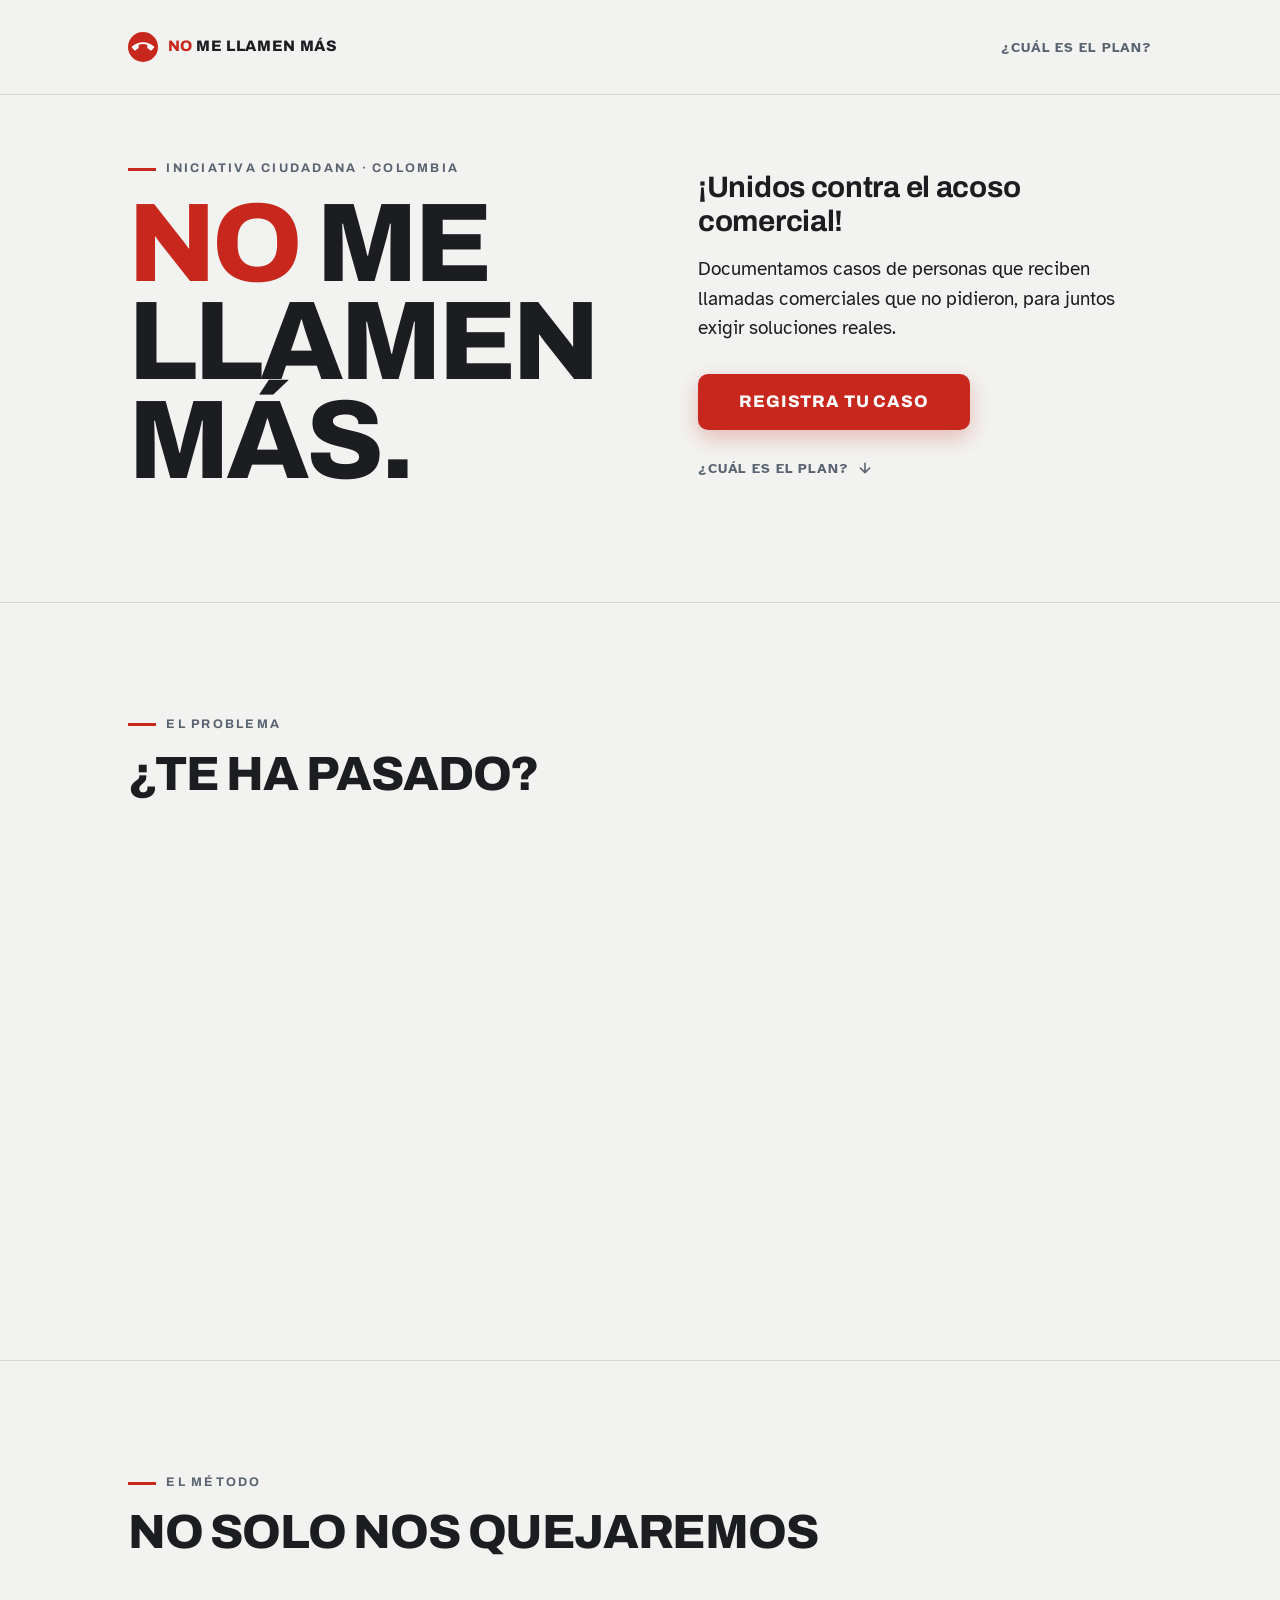
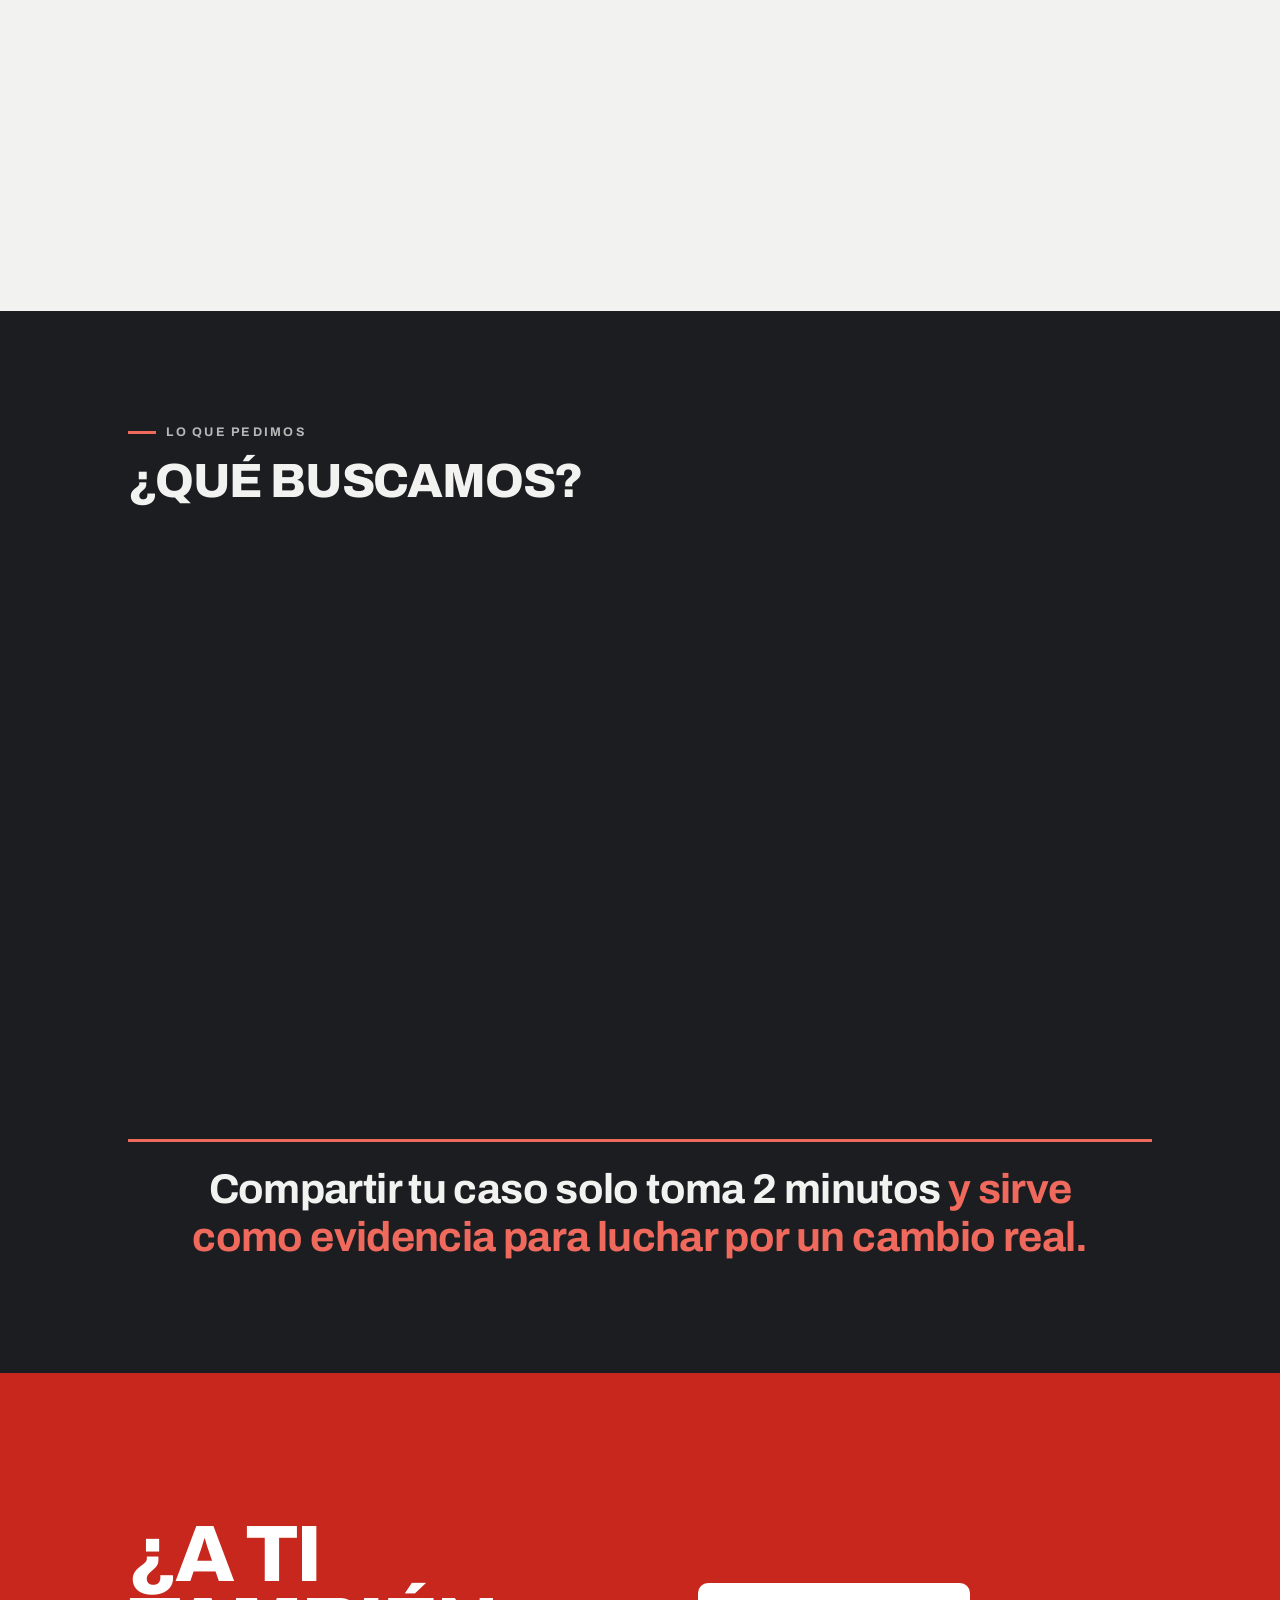
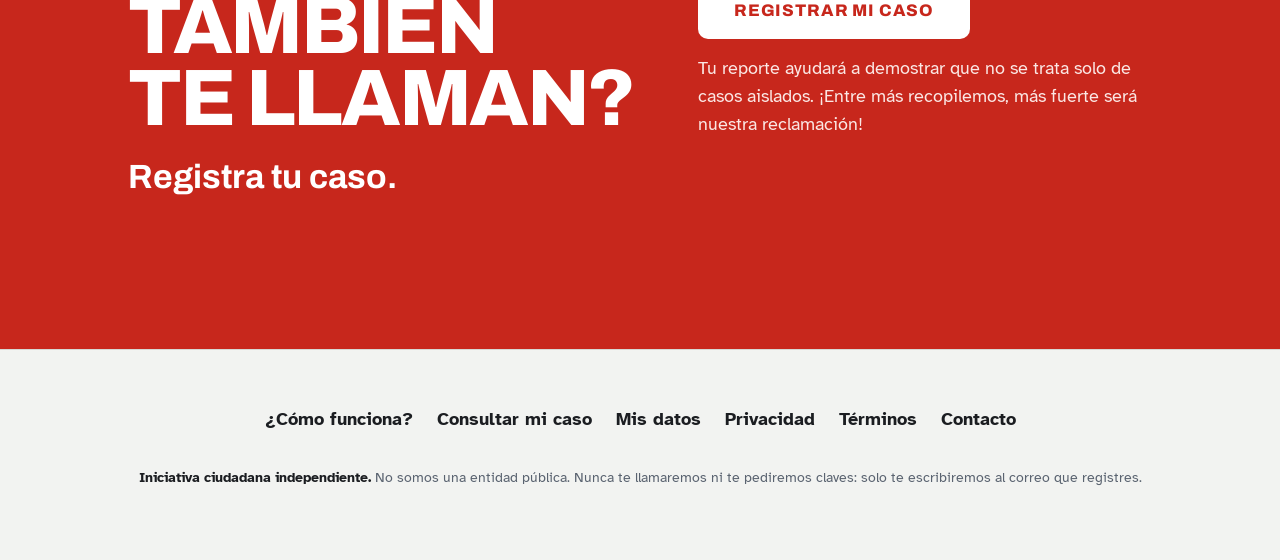
==== commit da0c1c7d: "remate de que buscamos: compartir tu caso toma 2 minutos" ====
--- a/index.html
+++ b/index.html
@@ -55,9 +55,9 @@
 
   <script src="assets/js/config.js?v=a1d4caf6" defer></script>
   <script src="assets/js/modal.js?v=b44ad8e0" defer></script>
-  <script src="assets/js/api.js?v=8fb0bcd9" defer></script>
-  <script src="assets/js/wizard.js?v=08adc7ec" defer></script>
-  <script src="assets/js/main.js?v=8c4c6a5c" defer></script>
+  <script src="assets/js/api.js?v=54b6837c" defer></script>
+  <script src="assets/js/wizard.js?v=90bfdbe5" defer></script>
+  <script src="assets/js/main.js?v=3a9589b5" defer></script>
   <!-- micaso.js no se carga aquí: main.js lo pide la primera vez que alguien
        abre «Mi caso», que es una minoría de las visitas -->
 
@@ -148,7 +148,7 @@
             <p class="objetivo__clave">Que incumplir cueste.</p>
           </li>
         </ol>
-        <p class="objetivos__cierre">Nada de esto pasa sin evidencia. <span class="rojo">Por eso cada caso cuenta.</span></p>
+        <p class="objetivos__cierre">Compartir tu caso solo toma 2 minutos <span class="rojo">y sirve como evidencia para luchar por un cambio real.</span></p>
       </div>
     </section>
 
@@ -175,7 +175,7 @@
         <li><button type="button" data-abrir-modal="mis-datos">Mis datos</button></li>
         <li><button type="button" data-abrir-modal="privacidad">Privacidad</button></li>
         <li><button type="button" data-abrir-modal="terminos">Términos</button></li>
-        <li><a href="mailto:contacto@nomellamenmas.com">Contacto</a></li>
+        <li><button type="button" data-abrir-modal="contacto">Contacto</button></li>
       </ul>
       <p class="pie__aviso"><strong>Iniciativa ciudadana independiente.</strong> No somos una entidad pública. Nunca te llamaremos ni te pediremos claves: solo te escribiremos al correo que registres.</p>
     </div>
@@ -407,6 +407,66 @@
     </div>
   </dialog>
 
+
+
+  <!-- ============================== CONTACTO ============================== -->
+
+  <dialog class="modal modal--volver" id="modal-contacto" aria-labelledby="titulo-contacto" data-mensaje-cierre="¿Cerrar? Se perderá lo que hayas escrito.">
+    <div class="modal__cabecera">
+      <div class="modal__encabezado">
+        <h2 class="modal__titulo" id="titulo-contacto" tabindex="-1">Escríbenos</h2>
+        <p class="modal__subtitulo" id="ct-subtitulo">Te respondemos al correo que nos dejes</p>
+      </div>
+      <button type="button" class="modal__cerrar" data-cerrar-modal aria-label="Cerrar">
+        <svg class="modal__equis" viewBox="0 0 24 24" aria-hidden="true" focusable="false"><path d="M6 6l12 12M18 6L6 18" fill="none" stroke="currentColor" stroke-width="2.4" stroke-linecap="round"></path></svg>
+        <svg class="modal__volver" viewBox="0 0 24 24" aria-hidden="true" focusable="false"><path d="M15 5l-7 7 7 7" fill="none" stroke="currentColor" stroke-width="2.4" stroke-linecap="round" stroke-linejoin="round"></path></svg>
+      </button>
+    </div>
+
+    <div class="modal__cuerpo">
+      <p class="visualmente-oculto" id="ct-vivo" aria-live="polite"></p>
+
+      <section id="ct-formulario">
+        <p class="paso__ayuda">Si tu mensaje es sobre tus datos personales, escríbenos desde el correo con el que registraste tu caso e indícanos tu código.</p>
+
+        <!-- Campo trampa contra robots -->
+        <input class="trampa" type="text" id="ct-web" tabindex="-1" autocomplete="off" aria-hidden="true">
+
+        <div class="campo" data-campo="ct-nombre">
+          <label class="campo__etiqueta" for="ct-nombre">Tu nombre</label>
+          <input class="entrada" id="ct-nombre" type="text" maxlength="80" autocomplete="name" required>
+          <p class="error" id="err-ct-nombre"></p>
+        </div>
+
+        <div class="campo" data-campo="ct-correo">
+          <label class="campo__etiqueta" for="ct-correo">Tu correo</label>
+          <input class="entrada" id="ct-correo" type="email" inputmode="email" maxlength="120" autocomplete="email" required>
+          <p class="error" id="err-ct-correo"></p>
+        </div>
+
+        <div class="campo" data-campo="ct-asunto">
+          <label class="campo__etiqueta" for="ct-asunto">Asunto</label>
+          <p class="campo__pista">Cuéntanos en qué te podemos ayudar.</p>
+          <textarea class="entrada entrada--area" id="ct-asunto" maxlength="1000" rows="5" data-contador="ct-contador" required></textarea>
+          <p class="contador" id="ct-contador" aria-hidden="true">0/1000</p>
+          <p class="error" id="err-ct-asunto"></p>
+        </div>
+
+        <div class="turnstile" id="caja-turnstile-contacto"></div>
+        <p class="aviso aviso--error" id="ct-error" role="alert" hidden></p>
+      </section>
+
+      <section id="ct-listo" hidden>
+        <h3 class="paso__pregunta" id="ct-listo-titulo" tabindex="-1">Mensaje enviado.</h3>
+        <p class="paso__ayuda">Gracias por escribirnos. Te responderemos al correo que nos dejaste.</p>
+        <p class="aviso aviso--info" id="ct-sin-correo" hidden>Tu mensaje quedó registrado, aunque no pudimos enviarte el aviso de confirmación. Lo vamos a leer igual.</p>
+      </section>
+    </div>
+
+    <div class="modal__pie wizard__pie wizard__pie--uno" id="ct-pie">
+      <button type="button" class="boton boton--principal" id="ct-enviar">Enviar mensaje</button>
+    </div>
+  </dialog>
 
   <!-- ============================== MI CASO ============================== -->
 
@@ -764,6 +824,7 @@
           <p class="paso__ayuda">Gracias por sumarte. Guarda este código: con él y tu correo podrás actualizar tu caso más adelante.</p>
           <p><span class="codigo" id="codigo-caso">NMM-······</span></p>
           <p class="aviso aviso--exito" id="aviso-correo" hidden>Te enviamos un correo de confirmación. Si no lo ves, revisa la carpeta de spam.</p>
+          <p class="aviso aviso--error" id="aviso-sin-correo" hidden><strong>No pudimos enviarte el correo de confirmación en este momento.</strong> Tu caso quedó registrado igual. Anota el código de arriba: es tu forma de volver a él. Lo intentaremos de nuevo por nuestra cuenta.</p>
           <p class="aviso aviso--info" id="aviso-local" hidden><strong>Modo de prueba local.</strong> Este caso no se envió a ningún servidor y el código es de ejemplo.</p>
           <h4 class="fin-sub">Qué pasa ahora</h4>
           <ol class="fin-lista">
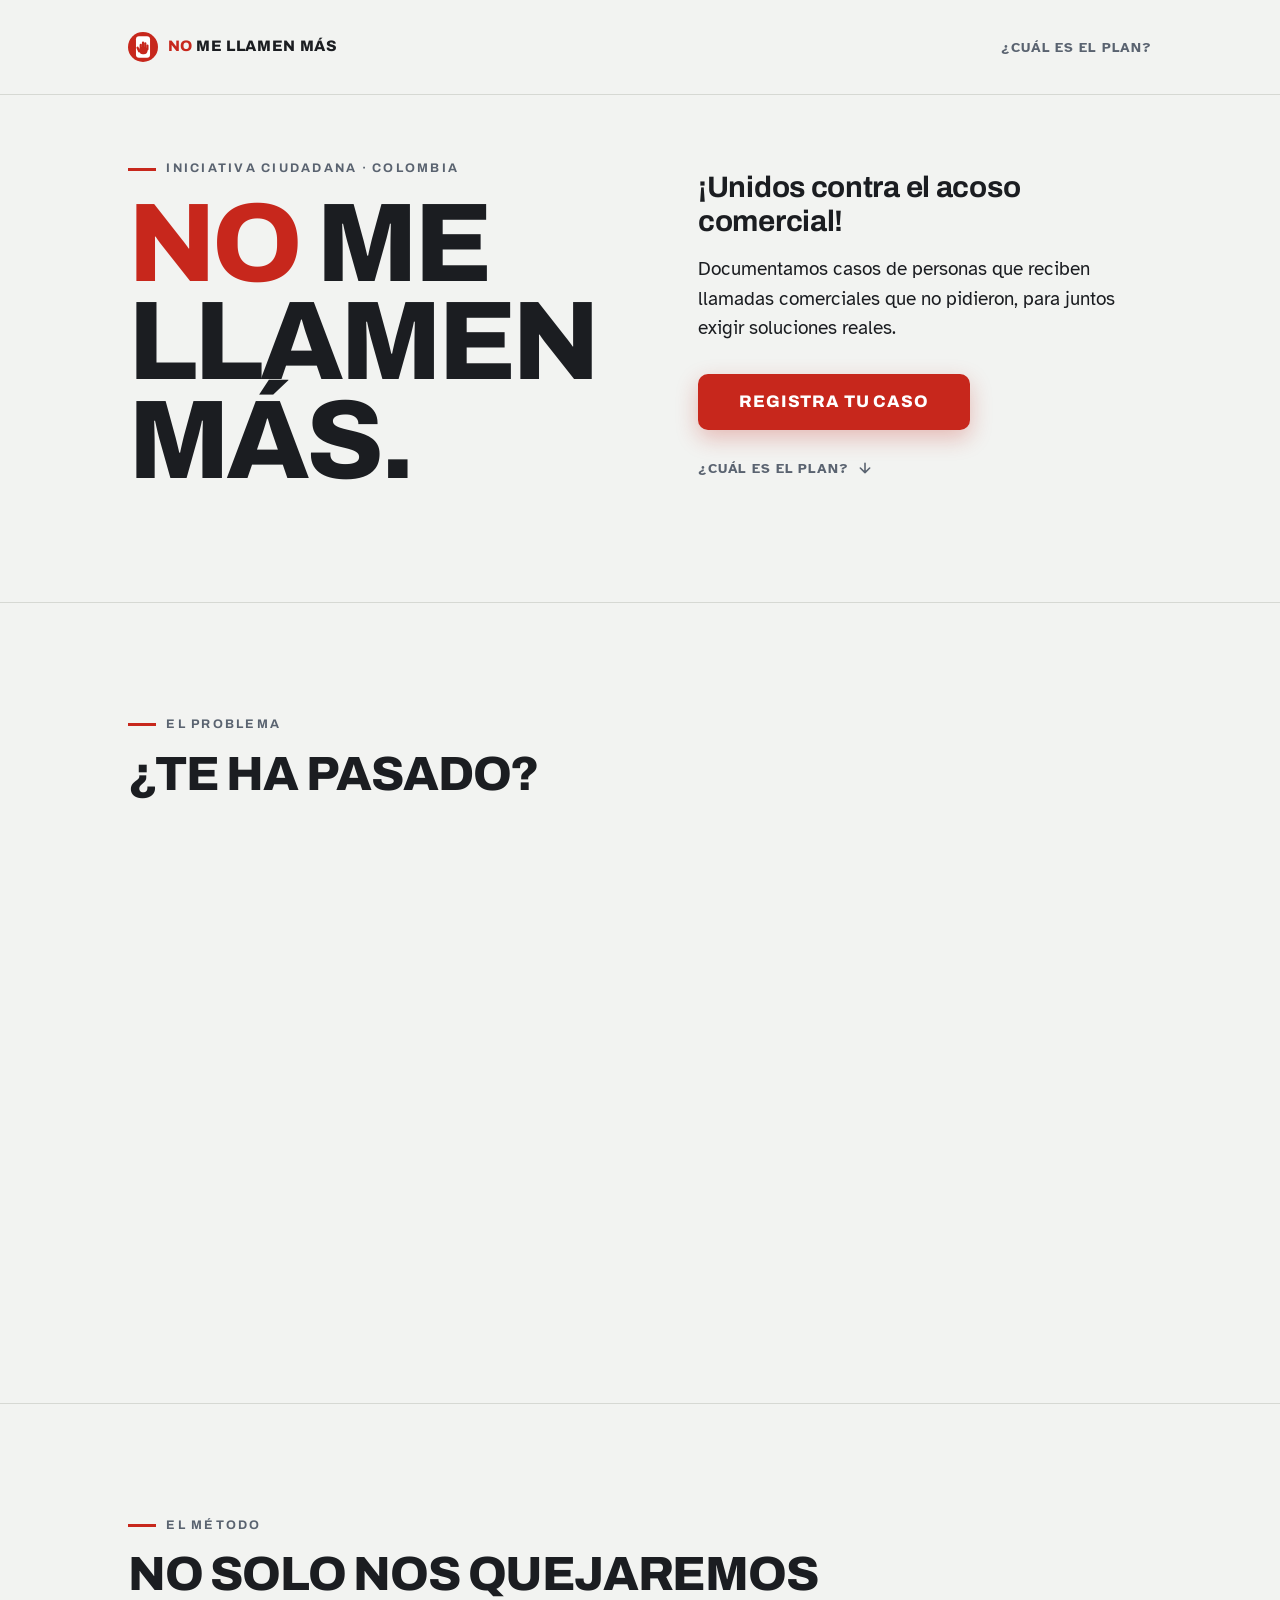
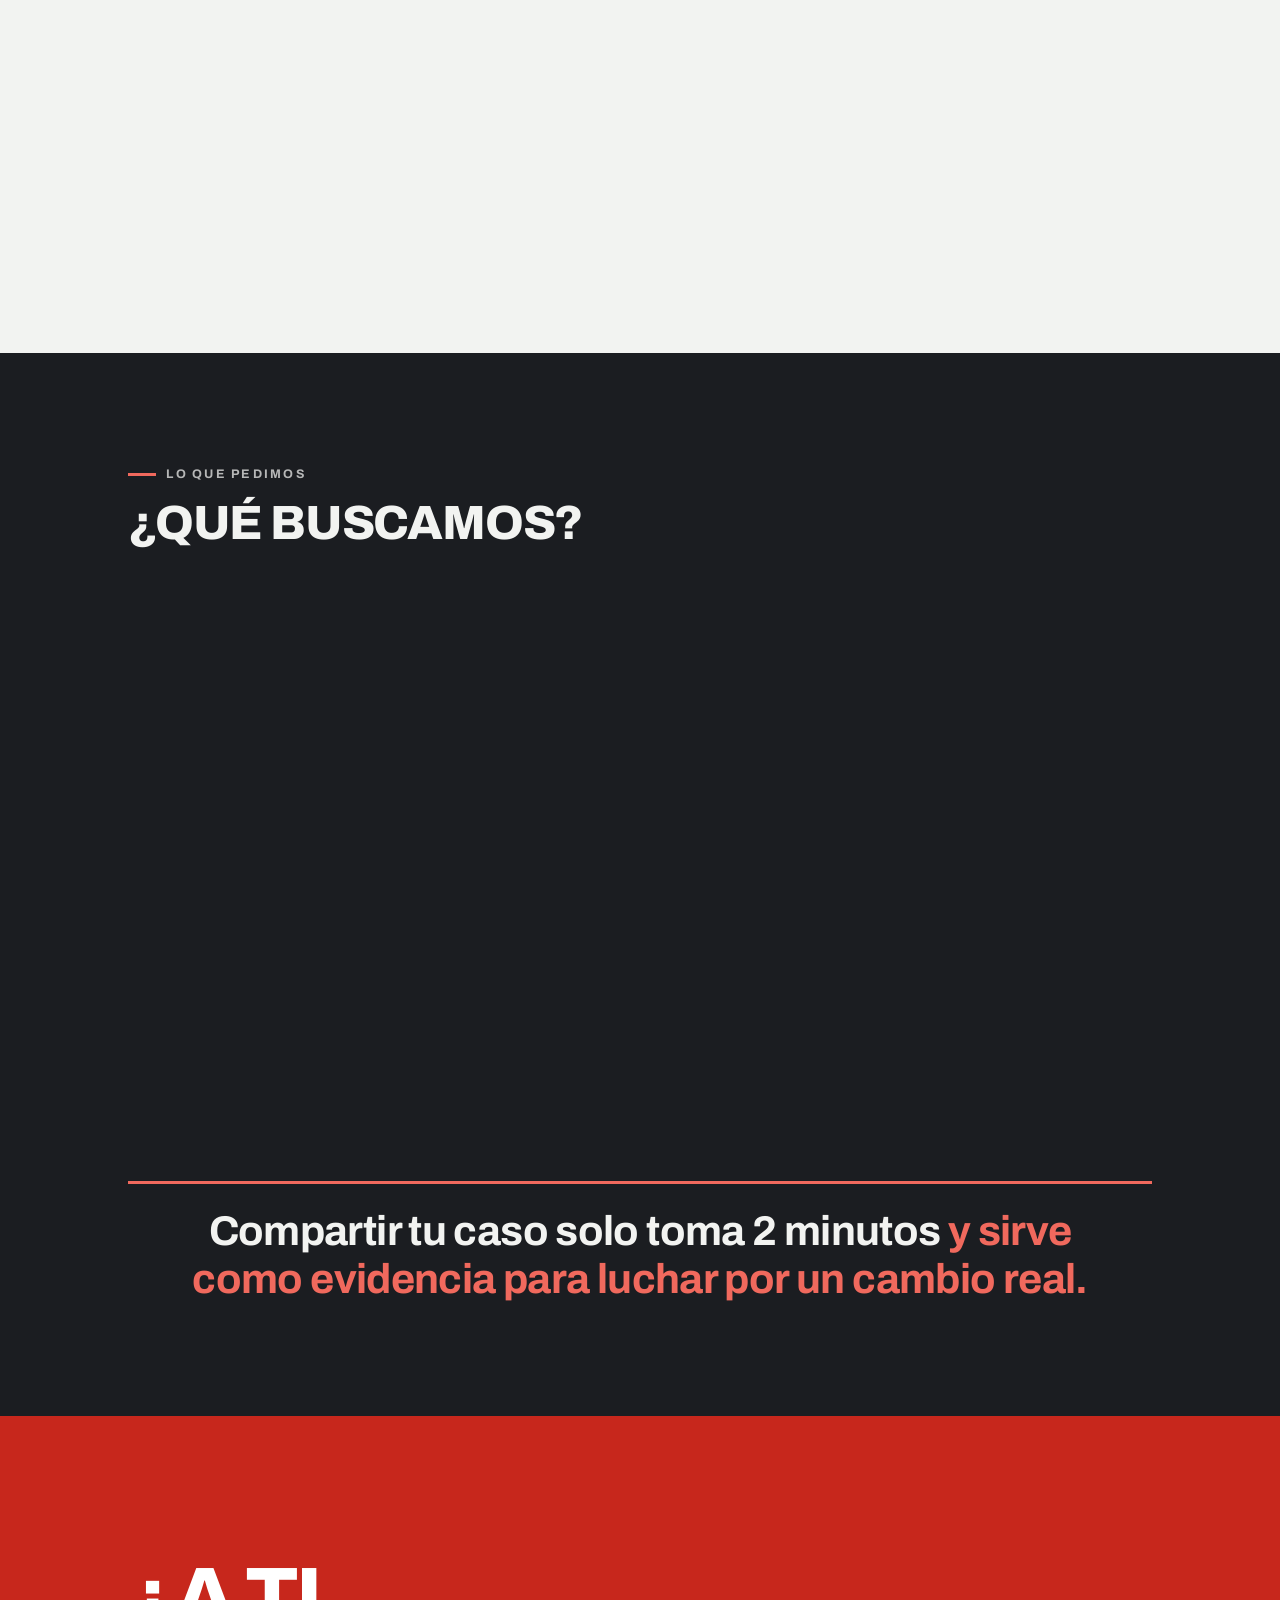
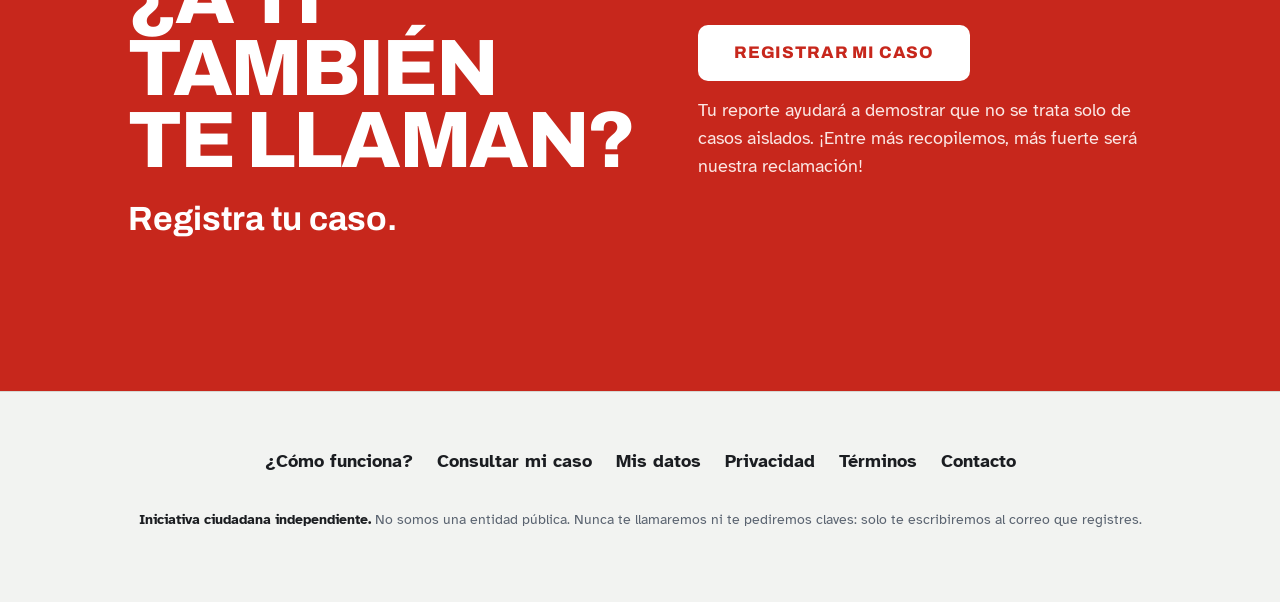
==== commit e2717935: "publicar sitio" ====
--- a/index.html
+++ b/index.html
@@ -37,9 +37,9 @@
   <link rel="stylesheet" href="assets/css/fuentes.css?v=e348fbdd">
   <link rel="stylesheet" href="assets/css/tokens.css?v=113a1bf0">
   <link rel="stylesheet" href="assets/css/base.css?v=c7fb725d">
-  <link rel="stylesheet" href="assets/css/landing.css?v=70465b1d">
+  <link rel="stylesheet" href="assets/css/landing.css?v=e54c441b">
   <link rel="stylesheet" href="assets/css/modal.css?v=51d300e6">
-  <link rel="stylesheet" href="assets/css/wizard.css?v=701051cf">
+  <link rel="stylesheet" href="assets/css/wizard.css?v=c7788b53">
 
   <script type="application/ld+json">
   {
@@ -56,8 +56,8 @@
   <script src="assets/js/config.js?v=a1d4caf6" defer></script>
   <script src="assets/js/modal.js?v=b44ad8e0" defer></script>
   <script src="assets/js/api.js?v=54b6837c" defer></script>
-  <script src="assets/js/wizard.js?v=90bfdbe5" defer></script>
-  <script src="assets/js/main.js?v=3a9589b5" defer></script>
+  <script src="assets/js/wizard.js?v=8743da94" defer></script>
+  <script src="assets/js/main.js?v=6ef333a6" defer></script>
   <!-- micaso.js no se carga aquí: main.js lo pide la primera vez que alguien
        abre «Mi caso», que es una minoría de las visitas -->
 
@@ -70,7 +70,7 @@
       <a class="marca" href="#" aria-label="NO ME LLAMEN MÁS, inicio">
         <svg class="marca__icono" viewBox="0 0 64 64" aria-hidden="true" focusable="false">
           <circle cx="32" cy="32" r="32" fill="#C7271C"></circle>
-          <path fill="#FFFFFF" transform="translate(8 7.6) scale(2)" d="M12 9c-1.6 0-3.15.25-4.6.72v3.1c0 .39-.23.74-.56.9-.98.49-1.87 1.12-2.66 1.85-.18.18-.43.28-.7.28-.28 0-.53-.11-.71-.29L.29 13.08c-.18-.17-.29-.42-.29-.7 0-.28.11-.53.29-.71C3.34 8.78 7.46 7 12 7s8.66 1.78 11.71 4.67c.18.18.29.43.29.71 0 .28-.11.53-.29.71l-2.48 2.48c-.18.18-.43.29-.71.29-.27 0-.52-.11-.7-.28-.79-.74-1.69-1.36-2.67-1.85-.33-.16-.56-.5-.56-.9v-3.1C15.15 9.25 13.6 9 12 9z"></path>
+          <rect x="17" y="9" width="30" height="46" rx="6.5" fill="#FFFFFF"></rect><g fill="none" stroke="#C7271C" stroke-width="4.8" stroke-linecap="round"><path d="M27.2 37V27.4"></path><path d="M32 37V22.8"></path><path d="M36.8 37V24.4"></path><path d="M41.4 37v-8.2"></path><path d="M23.8 41 20.4 33.6"></path></g><rect x="23.9" y="31.6" width="17.8" height="15.8" rx="7.9" fill="#C7271C"></rect>
         </svg>
         <span><b>No</b> me llamen más</span>
       </a>
@@ -111,6 +111,7 @@
           <p class="frase revelar">Dices que no quieres más llamadas, pero aun así vuelven a llamar.</p>
           <p class="frase frase--remate revelar">«Si te identificas y sientes que esto te roba tranquilidad, únete y ayúdanos a combatir esta forma de acoso <span class="frase__enfasis">compartiendo tu caso.</span>»</p>
         </div>
+        <img class="escena escena--pasado revelar" src="assets/img/escena-pasado.png" width="520" height="520" alt="Una persona molesta rechaza con la mano una llamada que entra en su teléfono." loading="lazy" decoding="async">
       </div>
     </section>
 
@@ -120,6 +121,7 @@
         <p class="kicker">El método</p>
         <h2 class="seccion__titulo" id="titulo-hacemos">No solo nos quejaremos</h2>
         <p class="seccion__intro seccion__intro--grande revelar">Ya sabemos que somos miles las personas cansadas de recibir llamadas indeseadas. Por eso documentaremos lo que está ocurriendo, como evidencia para iniciar procesos legales y lograr soluciones reales.</p>
+        <img class="escena escena--metodo revelar" src="assets/img/escena-metodo.png" width="440" height="440" alt="Una carpeta de casos con documentos dentro y una lupa que los examina." loading="lazy" decoding="async">
       </div>
     </section>
 
@@ -186,6 +188,20 @@
     <button type="button" class="boton boton--principal" data-abrir-modal="registro">Registra tu caso</button>
   </div>
 
+  <!-- Compartir. En escritorio es una columna a la derecha; en móvil, una fila
+       por encima de la CTA fija. Instagram no ofrece URL de compartir en la web
+       (no hay equivalente a wa.me), así que ese botón abre el menú del sistema
+       cuando existe y, si no, copia el enlace para pegarlo en una historia. -->
+  <div class="compartir" id="barra-compartir" inert>
+    <ul class="compartir__lista" aria-label="Compartir la campaña">
+      <li><a class="compartir__boton compartir__boton--wa" href="https://wa.me/?text=En%20Colombia%20recibimos%20llamadas%20comerciales%20que%20nunca%20pedimos.%20NO%20ME%20LLAMEN%20M%C3%81S%20documenta%20casos%20para%20exigir%20un%20cambio%20real.%20Registra%20el%20tuyo%3A%20https%3A%2F%2Fnomellamenmas.com%2F" target="_blank" rel="noopener nofollow"><svg viewBox="0 0 24 24" aria-hidden="true" focusable="false"><path d="M17.47 14.38c-.3-.15-1.76-.87-2.03-.97-.28-.1-.48-.15-.68.15-.19.3-.76.97-.93 1.16-.18.2-.35.23-.65.08-.29-.15-1.25-.47-2.39-1.48-.88-.79-1.48-1.76-1.65-2.06-.18-.3-.02-.46.13-.6.14-.14.3-.35.44-.53.15-.17.2-.3.3-.5.1-.19.05-.37-.02-.51-.08-.15-.67-1.62-.92-2.21-.24-.58-.49-.5-.67-.51h-.57c-.2 0-.52.07-.8.37-.27.3-1.03 1.01-1.03 2.48 0 1.46 1.06 2.87 1.21 3.07.15.2 2.1 3.2 5.08 4.49.7.3 1.26.49 1.69.62.71.23 1.36.2 1.87.12.57-.09 1.76-.72 2-1.42.25-.69.25-1.28.18-1.41-.08-.12-.28-.2-.57-.34m-5.42 7.4h-.01a9.87 9.87 0 0 1-5.03-1.37l-.36-.22-3.74.98 1-3.65-.24-.37a9.86 9.86 0 0 1-1.51-5.26c0-5.45 4.44-9.89 9.89-9.89 2.64 0 5.12 1.03 6.99 2.9a9.83 9.83 0 0 1 2.89 6.99c0 5.45-4.43 9.89-9.88 9.89m8.41-18.3A11.82 11.82 0 0 0 12.05 0C5.5 0 .16 5.34.16 11.89c0 2.1.55 4.14 1.59 5.95L.06 24l6.3-1.65a11.88 11.88 0 0 0 5.69 1.45c6.55 0 11.89-5.34 11.89-11.9 0-3.17-1.24-6.16-3.48-8.41Z"></path></svg><span class="visualmente-oculto">Compartir por WhatsApp</span></a></li>
+      <li><a class="compartir__boton compartir__boton--fb" href="https://www.facebook.com/sharer/sharer.php?u=https%3A%2F%2Fnomellamenmas.com%2F" target="_blank" rel="noopener nofollow"><svg viewBox="0 0 24 24" aria-hidden="true" focusable="false"><path d="M24 12.07C24 5.44 18.63.07 12 .07S0 5.44 0 12.07c0 5.99 4.39 10.95 10.13 11.85v-8.38H7.08v-3.47h3.05V9.43c0-3.01 1.79-4.67 4.53-4.67 1.31 0 2.69.24 2.69.24v2.95h-1.51c-1.5 0-1.96.93-1.96 1.87v2.25h3.33l-.53 3.47h-2.8v8.38C19.61 23.02 24 18.06 24 12.07Z"></path></svg><span class="visualmente-oculto">Compartir en Facebook</span></a></li>
+      <li><a class="compartir__boton compartir__boton--eq" href="https://twitter.com/intent/tweet?text=En%20Colombia%20recibimos%20llamadas%20comerciales%20que%20nunca%20pedimos.%20NO%20ME%20LLAMEN%20M%C3%81S%20documenta%20casos%20para%20exigir%20un%20cambio%20real.%20Registra%20el%20tuyo%3A&amp;url=https%3A%2F%2Fnomellamenmas.com%2F" target="_blank" rel="noopener nofollow"><svg viewBox="0 0 24 24" aria-hidden="true" focusable="false"><path d="M18.9 1.15h3.68l-8.04 9.19L24 22.85h-7.4l-5.8-7.59-6.64 7.59H.47l8.6-9.83L0 1.15h7.6l5.24 6.93 6.06-6.93Zm-1.3 19.5h2.04L6.49 3.24H4.3l13.3 17.4Z"></path></svg><span class="visualmente-oculto">Compartir en X</span></a></li>
+      <li><button type="button" class="compartir__boton compartir__boton--ig" id="cmp-ig"><svg viewBox="0 0 24 24" aria-hidden="true" focusable="false"><path d="M12 2.16c3.2 0 3.58.01 4.85.07 1.17.05 1.8.25 2.23.41.56.22.96.48 1.38.9.42.41.68.81.9 1.38.16.42.36 1.05.41 2.22.06 1.27.07 1.65.07 4.85s-.01 3.59-.07 4.85c-.06 1.17-.26 1.8-.42 2.23a3.72 3.72 0 0 1-.9 1.38c-.42.42-.82.68-1.38.9-.42.16-1.06.36-2.23.41-1.27.06-1.65.07-4.86.07s-3.59-.02-4.86-.08c-1.17-.06-1.82-.25-2.24-.42a3.7 3.7 0 0 1-1.38-.9c-.42-.42-.69-.82-.9-1.38-.17-.42-.36-1.06-.42-2.23-.05-1.26-.06-1.65-.06-4.84 0-3.2.01-3.59.06-4.86.06-1.17.26-1.81.42-2.23.21-.57.48-.96.9-1.38.42-.42.81-.69 1.38-.9.42-.17 1.05-.36 2.22-.42 1.28-.05 1.65-.06 4.86-.06M12 0C8.74 0 8.33.01 7.05.07 5.78.13 4.9.33 4.14.63c-.79.3-1.46.72-2.13 1.38C1.35 2.68.93 3.35.63 4.14.33 4.9.13 5.78.07 7.05.01 8.33 0 8.74 0 12s.01 3.67.07 4.95c.06 1.27.26 2.15.56 2.91.3.79.72 1.46 1.38 2.13.67.67 1.34 1.08 2.13 1.38.76.3 1.64.5 2.91.56C8.33 23.99 8.74 24 12 24s3.67-.01 4.95-.07c1.28-.06 2.15-.26 2.91-.56.79-.3 1.46-.71 2.13-1.38.67-.67 1.08-1.34 1.38-2.13.3-.76.5-1.64.56-2.91.06-1.28.07-1.69.07-4.95s-.01-3.67-.07-4.95c-.06-1.27-.26-2.15-.56-2.91-.3-.79-.71-1.46-1.38-2.13A5.9 5.9 0 0 0 19.86.63c-.76-.3-1.64-.5-2.91-.56C15.67.01 15.26 0 12 0Zm0 5.84a6.16 6.16 0 1 0 0 12.32 6.16 6.16 0 0 0 0-12.32ZM12 16a4 4 0 1 1 0-8 4 4 0 0 1 0 8Zm7.85-10.41a1.44 1.44 0 1 1-2.88 0 1.44 1.44 0 0 1 2.88 0Z"></path></svg><span class="visualmente-oculto">Copiar el enlace para compartirlo en Instagram</span></button></li>
+    </ul>
+  </div>
+  <p class="compartir__msj" id="cmp-msj" role="status"></p>
+
   <!-- ============================ MODALES DE TEXTO ============================ -->
 
   <dialog class="modal modal--volver" id="modal-como-funciona" aria-labelledby="titulo-como-funciona">
@@ -285,13 +301,13 @@
         <!-- Política de tratamiento. Cubre los seis numerales del art. 13 del Decreto 1377
              de 2013 y los plazos de los arts. 14 y 15 de la Ley 1581 de 2012. -->
         <h3>1. Quién responde por tus datos</h3>
-        <p><strong>Harold Vélez Solano</strong>, director de la iniciativa ciudadana NO ME LLAMEN MÁS, identificado con cédula de ciudadanía número 10.031.785, con domicilio en Pereira, Risaralda, Colombia.</p>
+        <p><strong>Harold Vélez Solano</strong>, persona natural, director de la iniciativa ciudadana NO ME LLAMEN MÁS, con domicilio en Pereira, Risaralda, Colombia.</p>
         <ul>
-          <li>Dirección: La Rivera, casa 4, Pereira, Risaralda.</li>
           <li>Correo electrónico: contacto@nomellamenmas.com</li>
           <li>Teléfono: +57 300 737 8466</li>
+          <li>Dirección de notificaciones: Pereira, Risaralda, Colombia.</li>
         </ul>
-        <p>La persona encargada de atender peticiones, consultas y reclamos sobre datos personales es el propio director de la iniciativa, a través del correo indicado.</p>
+        <p>La persona encargada de atender peticiones, consultas y reclamos sobre datos personales es el propio director de la iniciativa. El canal habilitado para todos ellos es el correo indicado arriba, que se atiende dentro de los plazos legales. Si necesitas remitir correspondencia física o notificar un acto de autoridad, escribe primero a ese correo y te confirmamos la dirección exacta de notificación.</p>
 
         <h3>2. Qué normas aplican</h3>
         <p>La Ley 1581 de 2012, el Decreto 1377 de 2013 (compilado en el Decreto 1074 de 2015) y las normas que los modifiquen o complementen. Tu número de teléfono, tu correo y tu nombre son datos personales: tienes derechos sobre cómo se usan.</p>
@@ -377,7 +393,7 @@
     <div class="modal__cuerpo">
       <div class="texto">
         <h3>Qué es NO ME LLAMEN MÁS</h3>
-        <p>Una iniciativa ciudadana independiente, dirigida por <strong>Harold Vélez Solano</strong> (cédula de ciudadanía 10.031.785, Pereira, Risaralda), que reúne y documenta casos de llamadas y mensajes comerciales no deseados en Colombia. No es una entidad pública ni una firma de abogados, y registrar un caso no crea una relación de representación legal.</p>
+        <p>Una iniciativa ciudadana independiente, dirigida por <strong>Harold Vélez Solano</strong>, desde Pereira, Risaralda, que reúne y documenta casos de llamadas y mensajes comerciales no deseados en Colombia. No es una entidad pública ni una firma de abogados, y registrar un caso no crea una relación de representación legal.</p>
 
         <h3>Qué haces al registrar un caso</h3>
         <ul>
@@ -521,13 +537,13 @@
         </div>
 
         <div class="campo" data-campo="mc-telefono">
-          <label class="campo__etiqueta" for="mc-telefono">Teléfono al que te llaman <span class="campo__opcional">(opcional)</span></label>
+          <label class="campo__etiqueta" for="mc-telefono">Teléfono al que te llaman</label>
           <input class="entrada" id="mc-telefono" type="tel" inputmode="tel" maxlength="20" autocomplete="tel" placeholder="310 123 4567">
           <p class="error" id="err-mc-telefono"></p>
         </div>
 
         <div class="campo" data-campo="mc-ubicacion">
-          <label class="campo__etiqueta" for="mc-ubicacion">Ciudad <span class="campo__opcional">(opcional)</span></label>
+          <label class="campo__etiqueta" for="mc-ubicacion">Ciudad</label>
           <input class="entrada" id="mc-ubicacion" type="text" maxlength="90" list="ciudades" autocomplete="address-level2" placeholder="Por ejemplo: Medellín, Antioquia">
           <p class="error" id="err-mc-ubicacion"></p>
         </div>
@@ -758,6 +774,14 @@
               <p class="error" id="err-continuaron"></p>
             </fieldset>
           </div>
+
+          <div class="campo" data-campo="relato">
+            <label class="campo__etiqueta" for="c-relato">¿Quieres contarnos algo más? <span class="campo__opcional">(opcional)</span></label>
+            <p class="campo__pista">En tus palabras: lo que las opciones de antes no alcanzan a decir. No incluyas datos de otras personas.</p>
+            <textarea class="entrada entrada--area" id="c-relato" name="relato" maxlength="500" rows="4" data-contador="c-contador"></textarea>
+            <p class="contador" id="c-contador" aria-hidden="true">0/500</p>
+            <p class="error" id="err-relato"></p>
+          </div>
         </section>
 
         <!-- PASO 5 -->
@@ -766,8 +790,8 @@
           <p class="paso__ayuda">Lo mínimo para poder avisarte. Nada de esto se publica. <button type="button" class="enlace" data-abrir-modal="mis-datos">Qué pasa con mis datos</button></p>
 
           <div class="campo" data-campo="nombre">
-            <label class="campo__etiqueta" for="c-nombre">Nombre o seudónimo <span class="campo__opcional">(opcional)</span></label>
-            <input class="entrada" id="c-nombre" name="nombre" type="text" maxlength="80" autocomplete="name">
+            <label class="campo__etiqueta" for="c-nombre">Nombre o seudónimo</label>
+            <input class="entrada" id="c-nombre" name="nombre" type="text" maxlength="80" autocomplete="name" required>
             <p class="error" id="err-nombre"></p>
           </div>
 
@@ -779,16 +803,16 @@
           </div>
 
           <div class="campo" data-campo="telefono">
-            <label class="campo__etiqueta" for="c-telefono">Teléfono al que te llaman <span class="campo__opcional">(opcional)</span></label>
-            <p class="campo__pista">Nos ayuda a sustentar el caso en acciones futuras. Nunca se publica.</p>
-            <input class="entrada" id="c-telefono" name="telefono" type="tel" inputmode="tel" autocomplete="tel" maxlength="20" placeholder="310 123 4567">
+            <label class="campo__etiqueta" for="c-telefono">Teléfono al que te llaman</label>
+            <p class="campo__pista">Es el dato que sustenta el caso. Nunca se publica.</p>
+            <input class="entrada" id="c-telefono" name="telefono" type="tel" inputmode="tel" autocomplete="tel" maxlength="20" placeholder="310 123 4567" required>
             <p class="error" id="err-telefono"></p>
           </div>
 
           <div class="campo" data-campo="ubicacion">
-            <label class="campo__etiqueta" for="c-ubicacion">Ciudad <span class="campo__opcional">(opcional)</span></label>
+            <label class="campo__etiqueta" for="c-ubicacion">Ciudad</label>
             <p class="campo__pista">Escribe las primeras letras y elígela de la lista. Si la tuya no aparece, escríbela igual.</p>
-            <input class="entrada" id="c-ubicacion" name="ubicacion" type="text" maxlength="90" list="ciudades" autocomplete="address-level2" placeholder="Por ejemplo: Medellín, Antioquia">
+            <input class="entrada" id="c-ubicacion" name="ubicacion" type="text" maxlength="90" list="ciudades" autocomplete="address-level2" placeholder="Por ejemplo: Medellín, Antioquia" required>
             <datalist id="ciudades"></datalist>
             <p class="error" id="err-ubicacion"></p>
           </div>
@@ -820,6 +844,7 @@
 
         <!-- FIN -->
         <section class="paso" data-paso="fin" aria-labelledby="pf-titulo" hidden>
+          <img class="escena escena--fin" src="assets/img/caso-registrado.png" width="260" height="260" alt="" loading="lazy" decoding="async">
           <h3 class="paso__pregunta" id="pf-titulo" tabindex="-1">Tu caso quedó registrado.</h3>
           <p class="paso__ayuda">Gracias por sumarte. Guarda este código: con él y tu correo podrás actualizar tu caso más adelante.</p>
           <p><span class="codigo" id="codigo-caso">NMM-······</span></p>
--- a/assets/css/landing.css
+++ b/assets/css/landing.css
@@ -429,3 +429,128 @@
 @media (min-width: 768px) {
   .escena--metodo { max-width: 240px; }
 }
+
+/* --- Ilustraciones en pantalla ancha --------------------------------------
+   Las dos secciones de texto pasan a dos columnas: el texto manda y la
+   ilustracion acompana. El titulo y el antetitulo cruzan las dos. */
+@media (min-width: 900px) {
+  #te-ha-pasado > .contenedor,
+  #que-hacemos > .contenedor {
+    display: grid;
+    column-gap: var(--e-8);
+    align-items: center;
+  }
+  #te-ha-pasado > .contenedor { grid-template-columns: minmax(0, 1fr) 300px; }
+  #que-hacemos > .contenedor { grid-template-columns: minmax(0, 1fr) 260px; }
+  #te-ha-pasado .kicker, #te-ha-pasado .seccion__titulo,
+  #que-hacemos .kicker, #que-hacemos .seccion__titulo { grid-column: 1 / -1; }
+  .escena--pasado, .escena--metodo { margin-top: 0; }
+}
+
+/* --- Compartir -------------------------------------------------------------
+   Aparece al dejar atras el hero y sigue disponible hasta el final. No usa
+   [hidden]: la visibilidad va por clase, igual que la CTA fija, para que
+   ninguna regla de «display» pueda ganarle. */
+.compartir {
+  position: fixed;
+  z-index: 45;              /* por debajo de la CTA fija (50) */
+  right: var(--e-3);
+  bottom: calc(var(--e-3) + env(safe-area-inset-bottom));
+  opacity: 0;
+  visibility: hidden;
+  transition: opacity var(--dur-media) var(--suave),
+              bottom var(--dur-media) var(--suave),
+              visibility 0s linear var(--dur-media);
+}
+.compartir.visible { opacity: 1; visibility: visible; transition-delay: 0s; }
+/* Cuando la CTA fija ocupa el borde inferior, los iconos suben para no taparla */
+.compartir.compartir--sube { bottom: calc(88px + env(safe-area-inset-bottom)); }
+@media (min-width: 640px) {
+  /* Desde aquí la CTA fija ya no existe, así que no hay de qué apartarse */
+  .compartir.compartir--sube { bottom: calc(var(--e-3) + env(safe-area-inset-bottom)); }
+}
+body.modal-abierto .compartir { display: none; }
+
+/* La lista es una pastilla con fondo propio. Sin ella, al pasar por encima de
+   una sección el grupo parece un choque de maquetación en vez de algo que
+   flota sobre la página. */
+.compartir__lista {
+  list-style: none;
+  margin: 0;
+  padding: 6px;
+  display: flex;
+  gap: 4px;
+  border-radius: 999px;
+  background: rgba(242, 243, 241, 0.9);
+  -webkit-backdrop-filter: blur(10px);
+  backdrop-filter: blur(10px);
+  border: 1px solid var(--linea);
+  box-shadow: 0 8px 24px rgba(27, 29, 33, 0.2);
+}
+
+.compartir__boton {
+  display: grid;
+  place-items: center;
+  width: 40px;
+  height: 40px;
+  border: 0;
+  border-radius: 50%;
+  background: transparent;
+  color: var(--tinta);
+  cursor: pointer;
+  transition: transform var(--dur-corta) var(--suave),
+              background var(--dur-corta) var(--suave),
+              color var(--dur-corta) var(--suave);
+}
+.compartir__boton svg { width: 19px; height: 19px; fill: currentColor; }
+
+/* El color de cada red solo aparece al apuntar o al enfocar: en reposo la
+   fila es neutra y no compite con el rojo de la marca */
+.compartir__boton:hover, .compartir__boton:focus-visible {
+  transform: translateY(-2px);
+  color: var(--blanco);
+}
+.compartir__boton--wa:hover, .compartir__boton--wa:focus-visible { background: #1FA855; }
+.compartir__boton--fb:hover, .compartir__boton--fb:focus-visible { background: #1877F2; }
+.compartir__boton--eq:hover, .compartir__boton--eq:focus-visible { background: #14171A; }
+.compartir__boton--ig:hover, .compartir__boton--ig:focus-visible { background: #C13584; }
+
+/* Aviso de «enlace copiado»: flotante abajo y al centro, encima de todo */
+.compartir__msj {
+  position: fixed;
+  z-index: 60;
+  left: 50%;
+  bottom: calc(var(--e-4) + env(safe-area-inset-bottom));
+  transform: translateX(-50%);
+  max-width: min(90vw, 30rem);
+  margin: 0;
+  padding: var(--e-3) var(--e-4);
+  border-radius: var(--radio-boton);
+  background: var(--tinta);
+  color: var(--papel);
+  font-size: var(--t-chico);
+  text-align: center;
+  text-wrap: pretty;
+  box-shadow: var(--sombra-modal);
+}
+.compartir__msj:empty { display: none; }
+
+/* La columna a media altura solo cuando hay margen de verdad fuera del
+   contenedor: 1120 px de contenido + los 66 px que ocupa la columna a cada
+   lado. Por debajo de eso se quedaría encima del texto. */
+@media (min-width: 1280px) {
+  .compartir,
+  .compartir.compartir--sube {
+    right: var(--e-5);
+    top: 50%;
+    bottom: auto;
+    transform: translateY(-50%);
+  }
+  .compartir__lista { flex-direction: column; }
+}
+
+@media (prefers-reduced-motion: reduce) {
+  .compartir { transition: none; }
+  .compartir__boton { transition: none; }
+  .compartir__boton:hover, .compartir__boton:focus-visible { transform: none; }
+}
--- a/assets/css/wizard.css
+++ b/assets/css/wizard.css
@@ -341,3 +341,11 @@
 
 #mc-confirmar-borrar p { margin-bottom: var(--e-3); }
 #mc-confirmar-borrar .intro-acciones { margin-top: var(--e-3); }
+
+/* La ilustracion del final: pequena, centrada y sin marco */
+.escena--fin {
+  display: block;
+  width: 116px;
+  height: auto;
+  margin: 0 auto var(--e-4);
+}
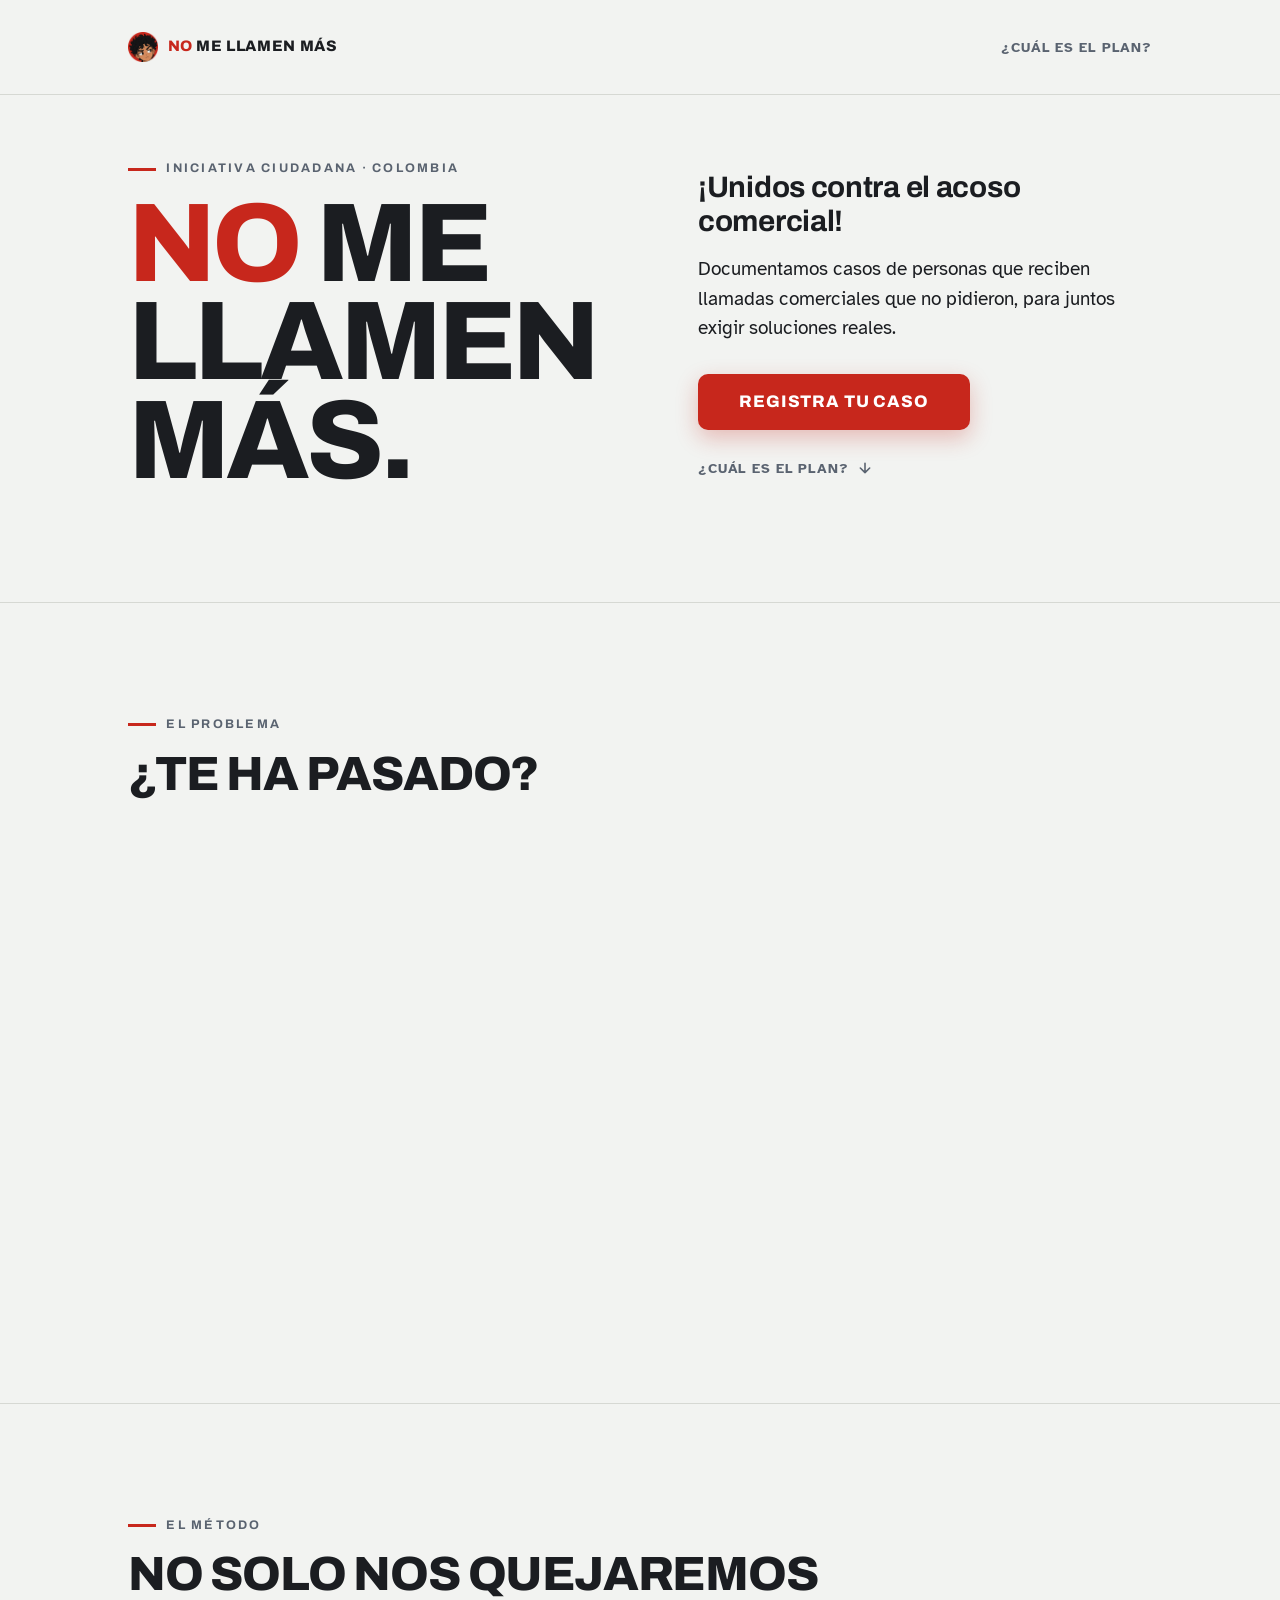
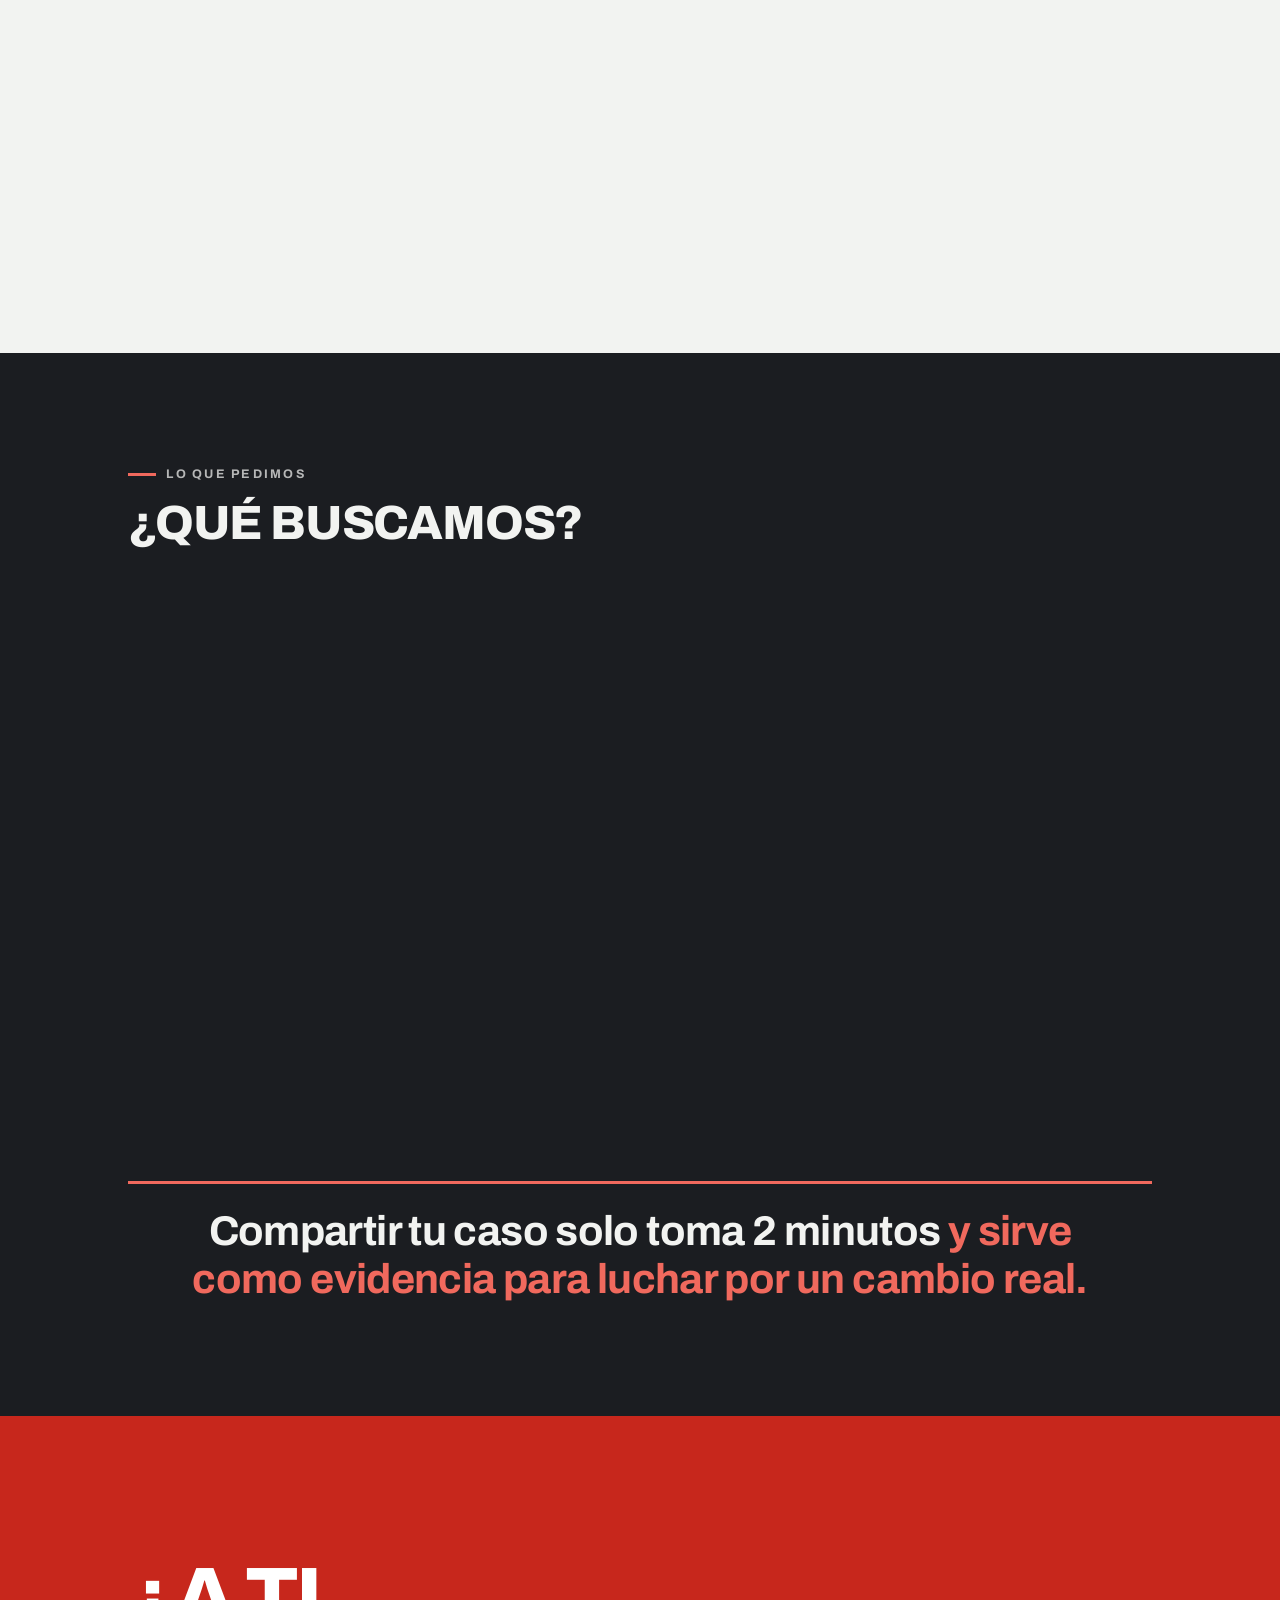
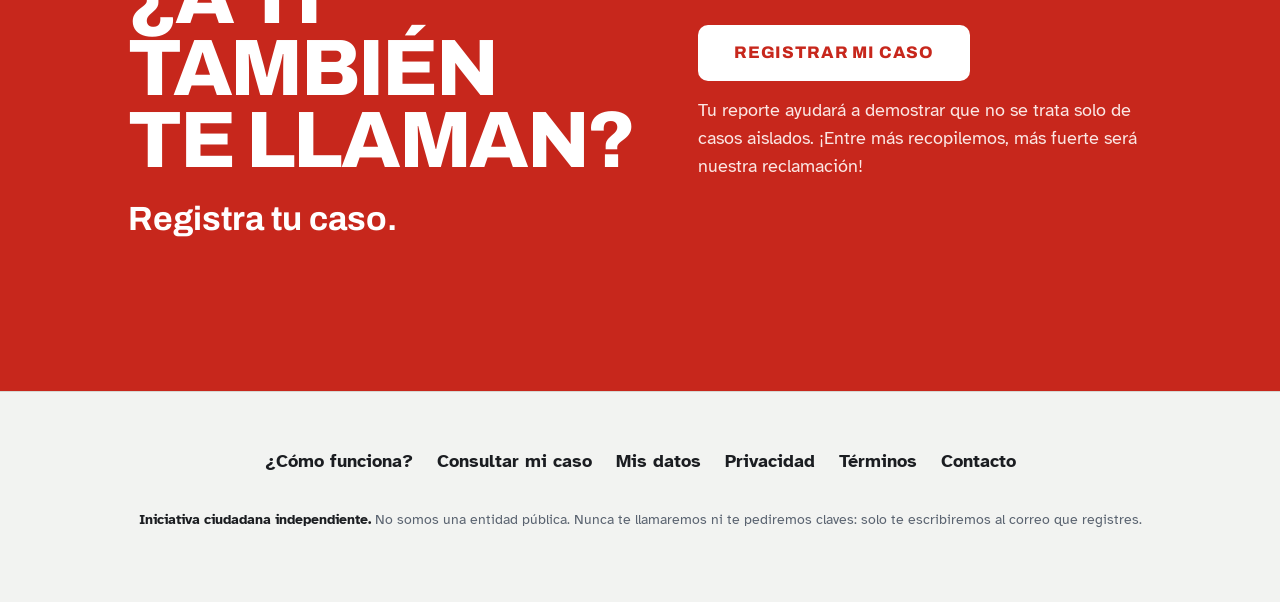
==== commit 2792b6ca: "publicar sitio" ====
--- a/index.html
+++ b/index.html
@@ -27,7 +27,7 @@
   <meta name="twitter:description" content="¿A ti también te llaman? Registra tu caso: entre más seamos, más fuerte será la reclamación.">
   <meta name="twitter:image" content="https://nomellamenmas.com/assets/img/og.png">
 
-  <link rel="icon" href="assets/img/favicon.svg" type="image/svg+xml">
+  <link rel="icon" href="assets/img/favicon-32.png" type="image/png" sizes="32x32">
   <link rel="apple-touch-icon" href="assets/img/apple-touch-icon.png">
   <link rel="manifest" href="site.webmanifest">
 
@@ -37,7 +37,7 @@
   <link rel="stylesheet" href="assets/css/fuentes.css?v=e348fbdd">
   <link rel="stylesheet" href="assets/css/tokens.css?v=113a1bf0">
   <link rel="stylesheet" href="assets/css/base.css?v=c7fb725d">
-  <link rel="stylesheet" href="assets/css/landing.css?v=e54c441b">
+  <link rel="stylesheet" href="assets/css/landing.css?v=e2863ae4">
   <link rel="stylesheet" href="assets/css/modal.css?v=51d300e6">
   <link rel="stylesheet" href="assets/css/wizard.css?v=c7788b53">
 
@@ -56,8 +56,8 @@
   <script src="assets/js/config.js?v=a1d4caf6" defer></script>
   <script src="assets/js/modal.js?v=b44ad8e0" defer></script>
   <script src="assets/js/api.js?v=54b6837c" defer></script>
-  <script src="assets/js/wizard.js?v=8743da94" defer></script>
-  <script src="assets/js/main.js?v=6ef333a6" defer></script>
+  <script src="assets/js/wizard.js?v=b24f3ff0" defer></script>
+  <script src="assets/js/main.js?v=9443168f" defer></script>
   <!-- micaso.js no se carga aquí: main.js lo pide la primera vez que alguien
        abre «Mi caso», que es una minoría de las visitas -->
 
@@ -68,10 +68,7 @@
   <header class="cabecera">
     <div class="contenedor">
       <a class="marca" href="#" aria-label="NO ME LLAMEN MÁS, inicio">
-        <svg class="marca__icono" viewBox="0 0 64 64" aria-hidden="true" focusable="false">
-          <circle cx="32" cy="32" r="32" fill="#C7271C"></circle>
-          <rect x="17" y="9" width="30" height="46" rx="6.5" fill="#FFFFFF"></rect><g fill="none" stroke="#C7271C" stroke-width="4.8" stroke-linecap="round"><path d="M27.2 37V27.4"></path><path d="M32 37V22.8"></path><path d="M36.8 37V24.4"></path><path d="M41.4 37v-8.2"></path><path d="M23.8 41 20.4 33.6"></path></g><rect x="23.9" y="31.6" width="17.8" height="15.8" rx="7.9" fill="#C7271C"></rect>
-        </svg>
+        <img class="marca__icono" src="assets/img/marca-64.png" width="64" height="64" alt="" decoding="async">
         <span><b>No</b> me llamen más</span>
       </a>
       <a class="cabecera__enlace" href="#que-hacemos">¿Cuál es el plan?</a>
@@ -193,14 +190,16 @@
        (no hay equivalente a wa.me), así que ese botón abre el menú del sistema
        cuando existe y, si no, copia el enlace para pegarlo en una historia. -->
   <div class="compartir" id="barra-compartir" inert>
+    <!-- Instagram no comparte: invita a seguir la campaña. Va fuera de la
+         pastilla y en rojo pleno para que no se lea como un cuarto botón. -->
+    <a class="compartir__seguir" href="https://www.instagram.com/nmlmcol/" target="_blank" rel="noopener"
+       title="Síguenos en Instagram"><svg viewBox="0 0 24 24" aria-hidden="true" focusable="false"><path d="M12 2.16c3.2 0 3.58.01 4.85.07 1.17.05 1.8.25 2.23.41.56.22.96.48 1.38.9.42.41.68.81.9 1.38.16.42.36 1.05.41 2.22.06 1.27.07 1.65.07 4.85s-.01 3.59-.07 4.85c-.06 1.17-.26 1.8-.42 2.23a3.72 3.72 0 0 1-.9 1.38c-.42.42-.82.68-1.38.9-.42.16-1.06.36-2.23.41-1.27.06-1.65.07-4.86.07s-3.59-.02-4.86-.08c-1.17-.06-1.82-.25-2.24-.42a3.7 3.7 0 0 1-1.38-.9c-.42-.42-.69-.82-.9-1.38-.17-.42-.36-1.06-.42-2.23-.05-1.26-.06-1.65-.06-4.84 0-3.2.01-3.59.06-4.86.06-1.17.26-1.81.42-2.23.21-.57.48-.96.9-1.38.42-.42.81-.69 1.38-.9.42-.17 1.05-.36 2.22-.42 1.28-.05 1.65-.06 4.86-.06M12 0C8.74 0 8.33.01 7.05.07 5.78.13 4.9.33 4.14.63c-.79.3-1.46.72-2.13 1.38C1.35 2.68.93 3.35.63 4.14.33 4.9.13 5.78.07 7.05.01 8.33 0 8.74 0 12s.01 3.67.07 4.95c.06 1.27.26 2.15.56 2.91.3.79.72 1.46 1.38 2.13.67.67 1.34 1.08 2.13 1.38.76.3 1.64.5 2.91.56C8.33 23.99 8.74 24 12 24s3.67-.01 4.95-.07c1.28-.06 2.15-.26 2.91-.56.79-.3 1.46-.71 2.13-1.38.67-.67 1.08-1.34 1.38-2.13.3-.76.5-1.64.56-2.91.06-1.28.07-1.69.07-4.95s-.01-3.67-.07-4.95c-.06-1.27-.26-2.15-.56-2.91-.3-.79-.71-1.46-1.38-2.13A5.9 5.9 0 0 0 19.86.63c-.76-.3-1.64-.5-2.91-.56C15.67.01 15.26 0 12 0Zm0 5.84a6.16 6.16 0 1 0 0 12.32 6.16 6.16 0 0 0 0-12.32ZM12 16a4 4 0 1 1 0-8 4 4 0 0 1 0 8Zm7.85-10.41a1.44 1.44 0 1 1-2.88 0 1.44 1.44 0 0 1 2.88 0Z"></path></svg><span class="visualmente-oculto">Síguenos en Instagram</span></a>
     <ul class="compartir__lista" aria-label="Compartir la campaña">
       <li><a class="compartir__boton compartir__boton--wa" href="https://wa.me/?text=En%20Colombia%20recibimos%20llamadas%20comerciales%20que%20nunca%20pedimos.%20NO%20ME%20LLAMEN%20M%C3%81S%20documenta%20casos%20para%20exigir%20un%20cambio%20real.%20Registra%20el%20tuyo%3A%20https%3A%2F%2Fnomellamenmas.com%2F" target="_blank" rel="noopener nofollow"><svg viewBox="0 0 24 24" aria-hidden="true" focusable="false"><path d="M17.47 14.38c-.3-.15-1.76-.87-2.03-.97-.28-.1-.48-.15-.68.15-.19.3-.76.97-.93 1.16-.18.2-.35.23-.65.08-.29-.15-1.25-.47-2.39-1.48-.88-.79-1.48-1.76-1.65-2.06-.18-.3-.02-.46.13-.6.14-.14.3-.35.44-.53.15-.17.2-.3.3-.5.1-.19.05-.37-.02-.51-.08-.15-.67-1.62-.92-2.21-.24-.58-.49-.5-.67-.51h-.57c-.2 0-.52.07-.8.37-.27.3-1.03 1.01-1.03 2.48 0 1.46 1.06 2.87 1.21 3.07.15.2 2.1 3.2 5.08 4.49.7.3 1.26.49 1.69.62.71.23 1.36.2 1.87.12.57-.09 1.76-.72 2-1.42.25-.69.25-1.28.18-1.41-.08-.12-.28-.2-.57-.34m-5.42 7.4h-.01a9.87 9.87 0 0 1-5.03-1.37l-.36-.22-3.74.98 1-3.65-.24-.37a9.86 9.86 0 0 1-1.51-5.26c0-5.45 4.44-9.89 9.89-9.89 2.64 0 5.12 1.03 6.99 2.9a9.83 9.83 0 0 1 2.89 6.99c0 5.45-4.43 9.89-9.88 9.89m8.41-18.3A11.82 11.82 0 0 0 12.05 0C5.5 0 .16 5.34.16 11.89c0 2.1.55 4.14 1.59 5.95L.06 24l6.3-1.65a11.88 11.88 0 0 0 5.69 1.45c6.55 0 11.89-5.34 11.89-11.9 0-3.17-1.24-6.16-3.48-8.41Z"></path></svg><span class="visualmente-oculto">Compartir por WhatsApp</span></a></li>
       <li><a class="compartir__boton compartir__boton--fb" href="https://www.facebook.com/sharer/sharer.php?u=https%3A%2F%2Fnomellamenmas.com%2F" target="_blank" rel="noopener nofollow"><svg viewBox="0 0 24 24" aria-hidden="true" focusable="false"><path d="M24 12.07C24 5.44 18.63.07 12 .07S0 5.44 0 12.07c0 5.99 4.39 10.95 10.13 11.85v-8.38H7.08v-3.47h3.05V9.43c0-3.01 1.79-4.67 4.53-4.67 1.31 0 2.69.24 2.69.24v2.95h-1.51c-1.5 0-1.96.93-1.96 1.87v2.25h3.33l-.53 3.47h-2.8v8.38C19.61 23.02 24 18.06 24 12.07Z"></path></svg><span class="visualmente-oculto">Compartir en Facebook</span></a></li>
       <li><a class="compartir__boton compartir__boton--eq" href="https://twitter.com/intent/tweet?text=En%20Colombia%20recibimos%20llamadas%20comerciales%20que%20nunca%20pedimos.%20NO%20ME%20LLAMEN%20M%C3%81S%20documenta%20casos%20para%20exigir%20un%20cambio%20real.%20Registra%20el%20tuyo%3A&amp;url=https%3A%2F%2Fnomellamenmas.com%2F" target="_blank" rel="noopener nofollow"><svg viewBox="0 0 24 24" aria-hidden="true" focusable="false"><path d="M18.9 1.15h3.68l-8.04 9.19L24 22.85h-7.4l-5.8-7.59-6.64 7.59H.47l8.6-9.83L0 1.15h7.6l5.24 6.93 6.06-6.93Zm-1.3 19.5h2.04L6.49 3.24H4.3l13.3 17.4Z"></path></svg><span class="visualmente-oculto">Compartir en X</span></a></li>
-      <li><button type="button" class="compartir__boton compartir__boton--ig" id="cmp-ig"><svg viewBox="0 0 24 24" aria-hidden="true" focusable="false"><path d="M12 2.16c3.2 0 3.58.01 4.85.07 1.17.05 1.8.25 2.23.41.56.22.96.48 1.38.9.42.41.68.81.9 1.38.16.42.36 1.05.41 2.22.06 1.27.07 1.65.07 4.85s-.01 3.59-.07 4.85c-.06 1.17-.26 1.8-.42 2.23a3.72 3.72 0 0 1-.9 1.38c-.42.42-.82.68-1.38.9-.42.16-1.06.36-2.23.41-1.27.06-1.65.07-4.86.07s-3.59-.02-4.86-.08c-1.17-.06-1.82-.25-2.24-.42a3.7 3.7 0 0 1-1.38-.9c-.42-.42-.69-.82-.9-1.38-.17-.42-.36-1.06-.42-2.23-.05-1.26-.06-1.65-.06-4.84 0-3.2.01-3.59.06-4.86.06-1.17.26-1.81.42-2.23.21-.57.48-.96.9-1.38.42-.42.81-.69 1.38-.9.42-.17 1.05-.36 2.22-.42 1.28-.05 1.65-.06 4.86-.06M12 0C8.74 0 8.33.01 7.05.07 5.78.13 4.9.33 4.14.63c-.79.3-1.46.72-2.13 1.38C1.35 2.68.93 3.35.63 4.14.33 4.9.13 5.78.07 7.05.01 8.33 0 8.74 0 12s.01 3.67.07 4.95c.06 1.27.26 2.15.56 2.91.3.79.72 1.46 1.38 2.13.67.67 1.34 1.08 2.13 1.38.76.3 1.64.5 2.91.56C8.33 23.99 8.74 24 12 24s3.67-.01 4.95-.07c1.28-.06 2.15-.26 2.91-.56.79-.3 1.46-.71 2.13-1.38.67-.67 1.08-1.34 1.38-2.13.3-.76.5-1.64.56-2.91.06-1.28.07-1.69.07-4.95s-.01-3.67-.07-4.95c-.06-1.27-.26-2.15-.56-2.91-.3-.79-.71-1.46-1.38-2.13A5.9 5.9 0 0 0 19.86.63c-.76-.3-1.64-.5-2.91-.56C15.67.01 15.26 0 12 0Zm0 5.84a6.16 6.16 0 1 0 0 12.32 6.16 6.16 0 0 0 0-12.32ZM12 16a4 4 0 1 1 0-8 4 4 0 0 1 0 8Zm7.85-10.41a1.44 1.44 0 1 1-2.88 0 1.44 1.44 0 0 1 2.88 0Z"></path></svg><span class="visualmente-oculto">Copiar el enlace para compartirlo en Instagram</span></button></li>
     </ul>
   </div>
-  <p class="compartir__msj" id="cmp-msj" role="status"></p>
 
   <!-- ============================ MODALES DE TEXTO ============================ -->
 
@@ -393,7 +392,8 @@
     <div class="modal__cuerpo">
       <div class="texto">
         <h3>Qué es NO ME LLAMEN MÁS</h3>
-        <p>Una iniciativa ciudadana independiente, dirigida por <strong>Harold Vélez Solano</strong>, desde Pereira, Risaralda, que reúne y documenta casos de llamadas y mensajes comerciales no deseados en Colombia. No es una entidad pública ni una firma de abogados, y registrar un caso no crea una relación de representación legal.</p>
+        <p>Una iniciativa ciudadana independiente, dirigida desde Pereira, Risaralda, por <strong>Harold Vélez</strong>, un ciudadano más al que también llaman sin permiso. Nació para reunir a un colectivo de personas con el mismo problema, documentar sus casos e impulsar los procesos que hagan falta para llegar a una solución real.</p>
+        <p>No es una entidad pública ni una firma de abogados, y registrar un caso no crea una relación de representación legal.</p>
 
         <h3>Qué haces al registrar un caso</h3>
         <ul>
@@ -592,7 +592,7 @@
 
   <!-- ============================ REGISTRO DE CASO ============================ -->
 
-  <dialog class="modal modal--ancho" id="modal-registro" aria-labelledby="titulo-registro" data-mensaje-cierre="¿Cerrar el registro? Tus respuestas se guardan en este navegador hasta que cierres la pestaña.">
+  <dialog class="modal modal--ancho" id="modal-registro" aria-labelledby="titulo-registro">
     <form id="formulario-caso" class="wizard" novalidate>
       <div class="modal__cabecera">
         <div class="modal__encabezado">
--- a/assets/css/landing.css
+++ b/assets/css/landing.css
@@ -454,6 +454,9 @@
 .compartir {
   position: fixed;
   z-index: 45;              /* por debajo de la CTA fija (50) */
+  display: flex;
+  align-items: center;
+  gap: var(--e-3);          /* el hueco que separa «seguir» de «compartir» */
   right: var(--e-3);
   bottom: calc(var(--e-3) + env(safe-area-inset-bottom));
   opacity: 0;
@@ -470,6 +473,28 @@
   .compartir.compartir--sube { bottom: calc(var(--e-3) + env(safe-area-inset-bottom)); }
 }
 body.modal-abierto .compartir { display: none; }
+
+/* Instagram va aparte y resaltado: no es para compartir, es la invitación a
+   seguir la campaña. En rojo pleno para que se lea como otra cosa, no como un
+   cuarto botón de la fila. */
+.compartir__seguir {
+  display: grid;
+  place-items: center;
+  width: 46px;
+  height: 46px;
+  flex: none;
+  border-radius: 50%;
+  background: var(--rojo);
+  color: var(--blanco);
+  border: 2px solid var(--papel);
+  box-shadow: 0 8px 24px rgba(199, 39, 28, 0.34);
+  transition: transform var(--dur-corta) var(--suave), background var(--dur-corta) var(--suave);
+}
+.compartir__seguir svg { width: 22px; height: 22px; fill: currentColor; }
+.compartir__seguir:hover, .compartir__seguir:focus-visible {
+  transform: translateY(-2px);
+  background: var(--rojo-oscuro);
+}
 
 /* La lista es una pastilla con fondo propio. Sin ella, al pasar por encima de
    una sección el grupo parece un choque de maquetación en vez de algo que
@@ -513,27 +538,7 @@
 .compartir__boton--wa:hover, .compartir__boton--wa:focus-visible { background: #1FA855; }
 .compartir__boton--fb:hover, .compartir__boton--fb:focus-visible { background: #1877F2; }
 .compartir__boton--eq:hover, .compartir__boton--eq:focus-visible { background: #14171A; }
-.compartir__boton--ig:hover, .compartir__boton--ig:focus-visible { background: #C13584; }
-
-/* Aviso de «enlace copiado»: flotante abajo y al centro, encima de todo */
-.compartir__msj {
-  position: fixed;
-  z-index: 60;
-  left: 50%;
-  bottom: calc(var(--e-4) + env(safe-area-inset-bottom));
-  transform: translateX(-50%);
-  max-width: min(90vw, 30rem);
-  margin: 0;
-  padding: var(--e-3) var(--e-4);
-  border-radius: var(--radio-boton);
-  background: var(--tinta);
-  color: var(--papel);
-  font-size: var(--t-chico);
-  text-align: center;
-  text-wrap: pretty;
-  box-shadow: var(--sombra-modal);
-}
-.compartir__msj:empty { display: none; }
+
 
 /* La columna a media altura solo cuando hay margen de verdad fuera del
    contenedor: 1120 px de contenido + los 66 px que ocupa la columna a cada
@@ -546,6 +551,7 @@
     bottom: auto;
     transform: translateY(-50%);
   }
+  .compartir,
   .compartir__lista { flex-direction: column; }
 }
 
